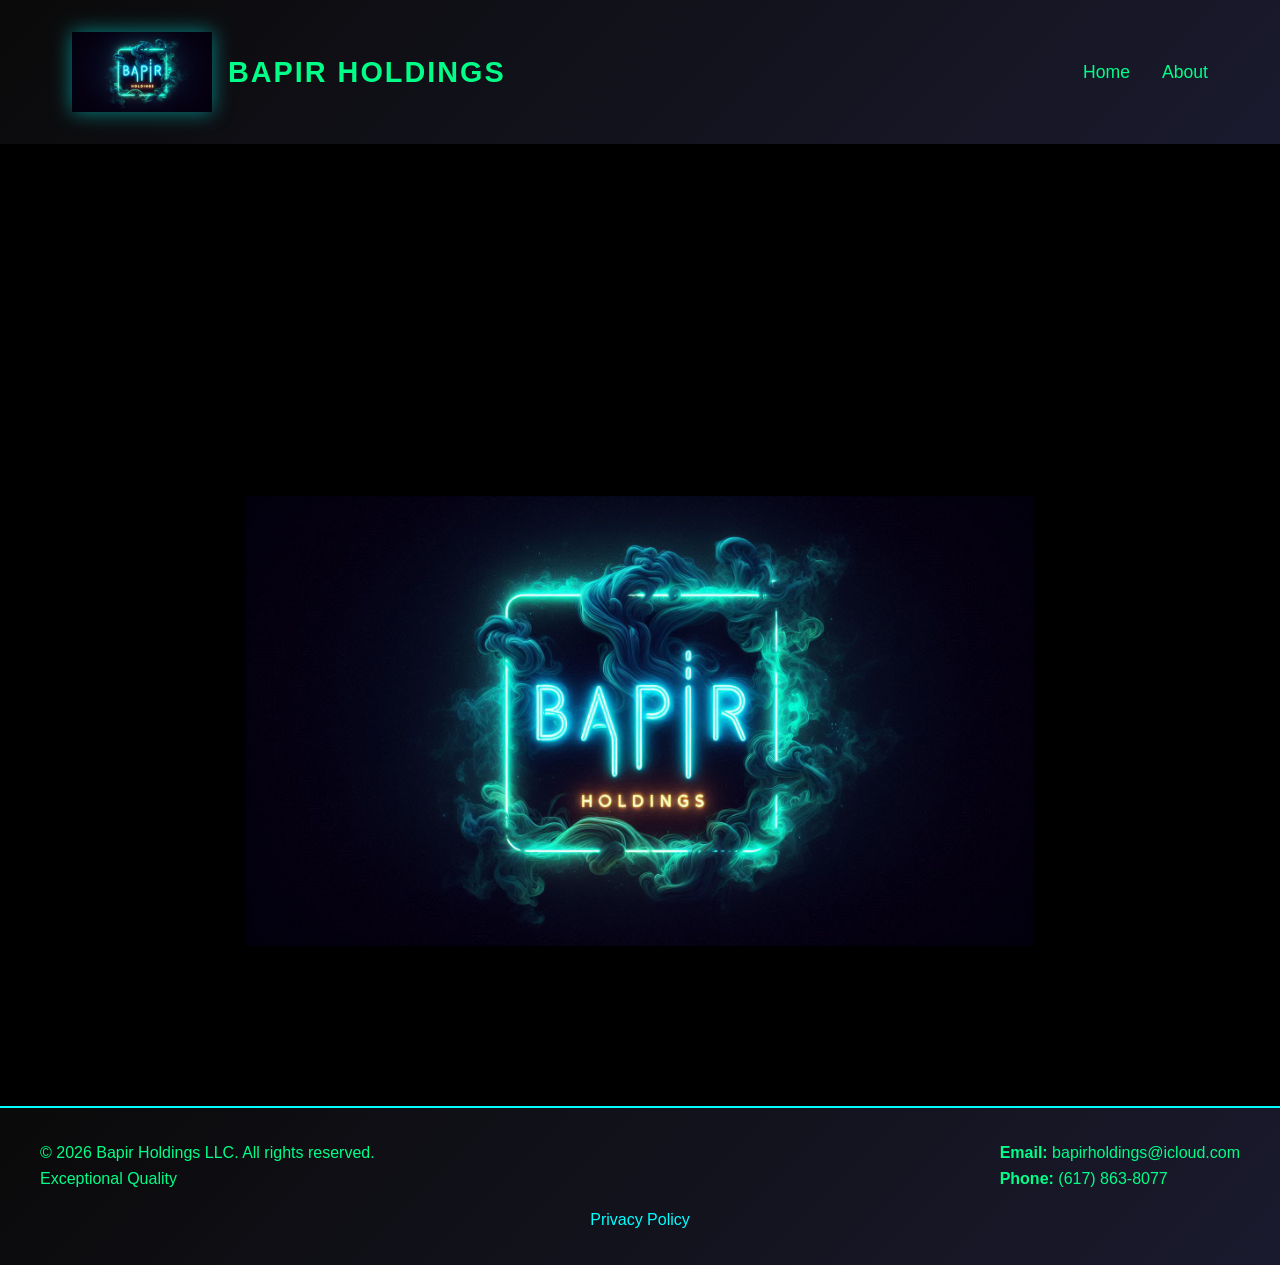
==== index.html @ 8a72479f "index.html" ====
<!DOCTYPE html>
<html lang="en">
<head>
    <meta charset="UTF-8">
    <meta name="viewport" content="width=device-width, initial-scale=1.0">
    <title>Bapir Holdings</title>
    <style>
        * {
            margin: 0;
            padding: 0;
            box-sizing: border-box;
        }

        body {
            font-family: 'Myriad Pro', 'Myriad', 'Arial', sans-serif;
            color: #e0e0e0;
            line-height: 1.6;
            background-color: #000000;
        }

        header {
            background: linear-gradient(135deg, #0a0a0a 0%, #1a1a2e 100%);
            color: #00ff88;
            padding: 2rem 0;
            box-shadow: 0 4px 6px rgba(0,255,136,0.3);
        }

        nav {
            max-width: 1200px;
            margin: 0 auto;
            display: flex;
            justify-content: space-between;
            align-items: center;
            padding: 0 2rem;
            position: relative;
        }

        .logo {
            height: 80px;
            width: auto;
            filter: drop-shadow(0 0 10px rgba(0,255,255,0.5));
        }
        
        .logo-text {
            font-size: 1.8rem;
            font-weight: bold;
            letter-spacing: 2px;
            color: #00ff88;
            margin-left: 1rem;
        }
        
        .logo-container {
            display: flex;
            align-items: center;
            text-decoration: none;
        }
        
        .nav-center {
            display: flex;
            align-items: center;
            gap: 2rem;
        }

        .nav-links {
            display: flex;
            gap: 2rem;
            list-style: none;
        }

        .nav-links a {
            color: #00ff88;
            text-decoration: none;
            font-size: 1.1rem;
            transition: color 0.3s;
        }

        .nav-links a:hover {
            color: #ffff00;
        }

        .hero {
            background: linear-gradient(rgba(0,0,0,0.7), rgba(0,0,0,0.7)), 
                        url('data:image/svg+xml,<svg xmlns="http://www.w3.org/2000/svg" viewBox="0 0 1200 600"><rect fill="%23000000" width="1200" height="600"/></svg>');
            background-size: cover;
            background-position: center;
            color: white;
            text-align: center;
            padding: 8rem 2rem;
        }

        .home-logo-section {
            display: flex;
            justify-content: center;
            align-items: center;
            padding: 6rem 2rem; 
            min-height: calc(100vh - 300px); 
            background-color: #000000; 
        }
        
        .home-logo-section img {
            max-width: 70%; 
            width: auto;
            height: auto;
            max-height: 50vh;
        }

        /* Footer Styles */
        footer {
            background: linear-gradient(135deg, #0a0a0a 0%, #1a1a2e 100%);
            color: #00ff88;
            padding: 2rem;
            margin-top: 4rem;
            border-top: 2px solid #00ffff;
        }
        
        .footer-content {
            max-width: 1200px;
            margin: 0 auto;
            display: flex;
            justify-content: space-between;
            align-items: flex-start;
            flex-wrap: wrap;
            gap: 2rem;
        }
        
        .footer-left p, .footer-right p {
            color: #00ff88;
        }
        
        .footer-center {
            width: 100%;
            text-align: center;
            margin-top: 1rem;
        }

        .privacy-link {
            color: #00ffff;
            text-decoration: none;
            transition: color 0.3s;
            cursor: pointer;
        }

        .privacy-link:hover {
            color: #ffff00;
            text-decoration: underline;
        }

        /* Modal & About Page Styles */
        .modal, .about-page {
            display: none;
            position: fixed;
            z-index: 1000;
            left: 0;
            top: 0;
            width: 100%;
            height: 100%;
            overflow: auto;
            background-color: #0a0a0a;
        }

        .modal-content {
            background: linear-gradient(135deg, #1a1a2e 0%, #0f0f1e 100%);
            margin: 5% auto;
            padding: 2rem;
            border: 2px solid #00ffff;
            border-radius: 10px;
            width: 90%;
            max-width: 900px;
            color: #e0e0e0;
        }

        .about-page-content {
            max-width: 1200px;
            margin: 0 auto;
            padding: 8rem 2rem 4rem 2rem; 
        }

        .about-page h1 {
            color: #00ffff;
            text-shadow: 0 0 20px rgba(0,255,255,0.6);
            font-size: 3rem;
            margin-bottom: 2rem;
            text-align: center;
        }

        .close {
            color: #ffff00;
            float: right;
            font-size: 2rem;
            font-weight: bold;
            cursor: pointer;
        }

        @media (max-width: 768px) {
            nav { flex-direction: column; gap: 1rem; }
            .home-logo-section img { max-width: 90%; }
            .footer-content { flex-direction: column; text-align: center; }
            .about-page h1 { font-size: 2rem; }
        }
    </style>
</head>
<body>
    <header>
        <nav>
            <a href="#home" class="logo-container">
                <img src="images/logo3.jpeg" alt="Bapir Holdings Logo" class="logo">
                <span class="logo-text">BAPIR HOLDINGS</span>
            </a>
            <div class="nav-center">
                <ul class="nav-links">
                    <li><a href="#home">Home</a></li>
                    <li><a href="#" onclick="openAboutPage(); return false;">About</a></li>
                </ul>
            </div>
        </nav>
    </header>

    <section id="home" class="hero"></section>

    <section class="home-logo-section">
        <img src="images/logo3.jpeg" alt="Bapir Holdings Neon Logo">
    </section>

    <footer>
        <div class="footer-content">
            <div class="footer-left">
                <p>&copy; 2026 Bapir Holdings LLC. All rights reserved.</p>
                <p>Exceptional Quality</p>
            </div>
            <div class="footer-right">
                <p><strong>Email:</strong> bapirholdings@icloud.com</p>
                <p><strong>Phone:</strong> (617) 863-8077</p>
            </div>
        </div>
        <div class="footer-center">
            <a href="#" class="privacy-link" onclick="openPrivacyModal(); return false;">Privacy Policy</a>
        </div>
    </footer>

    <div id="aboutPage" class="about-page">
        <header>
            <nav>
                <a href="#home" onclick="closeAboutPage(); return false;" class="logo-container">
                    <img src="images/logo3.jpeg" alt="Bapir Holdings Logo" class="logo">
                    <div class="logo-text">BAPIR HOLDINGS</div>
                </a>
                <ul class="nav-links">
                    <li><a href="#home" onclick="closeAboutPage(); return false;">Home</a></li>
                    <li><a href="#" onclick="return false;">About</a></li>
                </ul>
            </nav>
        </header>
        <div class="about-page-content">
            <h1>About Bapir Holdings</h1>
            <p>Established in Boston, MA in June 2025, Bapir Holdings is a small independent business.</p>
        </div>
    </div>

    <div id="privacyModal" class="modal">
        <div class="modal-content">
            <span class="close" onclick="closePrivacyModal()">&times;</span>
            <h2>Privacy Policy</h2>
            <p>Bapir Holdings LLC is firmly committed to the protection and respect of your privacy. We do not sell, share or rent your information to other parties.</p>
            <h3>Information Collected</h3>
            <p>We collect and store information you provide to us to enhance your experience and facilitate communication.</p>
            <h3>Contact Us</h3>
            <p>Email: bapirholdings@icloud.com<br>Phone: (617) 863-8077</p>
        </div>
    </div>

    <script>
        function openAboutPage() {
            document.getElementById('aboutPage').style.display = 'block';
            document.body.style.overflow = 'hidden';
        }
        
        function closeAboutPage() {
            document.getElementById('aboutPage').style.display = 'none';
            document.body.style.overflow = 'auto';
        }
        
        function openPrivacyModal() {
            document.getElementById('privacyModal').style.display = 'block';
            document.body.style.overflow = 'hidden';
        }
        
        function closePrivacyModal() {
            document.getElementById('privacyModal').style.display = 'none';
            document.body.style.overflow = 'auto';
        }

        window.onclick = function(event) {
            if (event.target == document.getElementById('privacyModal')) {
                closePrivacyModal();
            }
        }
    </script>
</body>
</html>
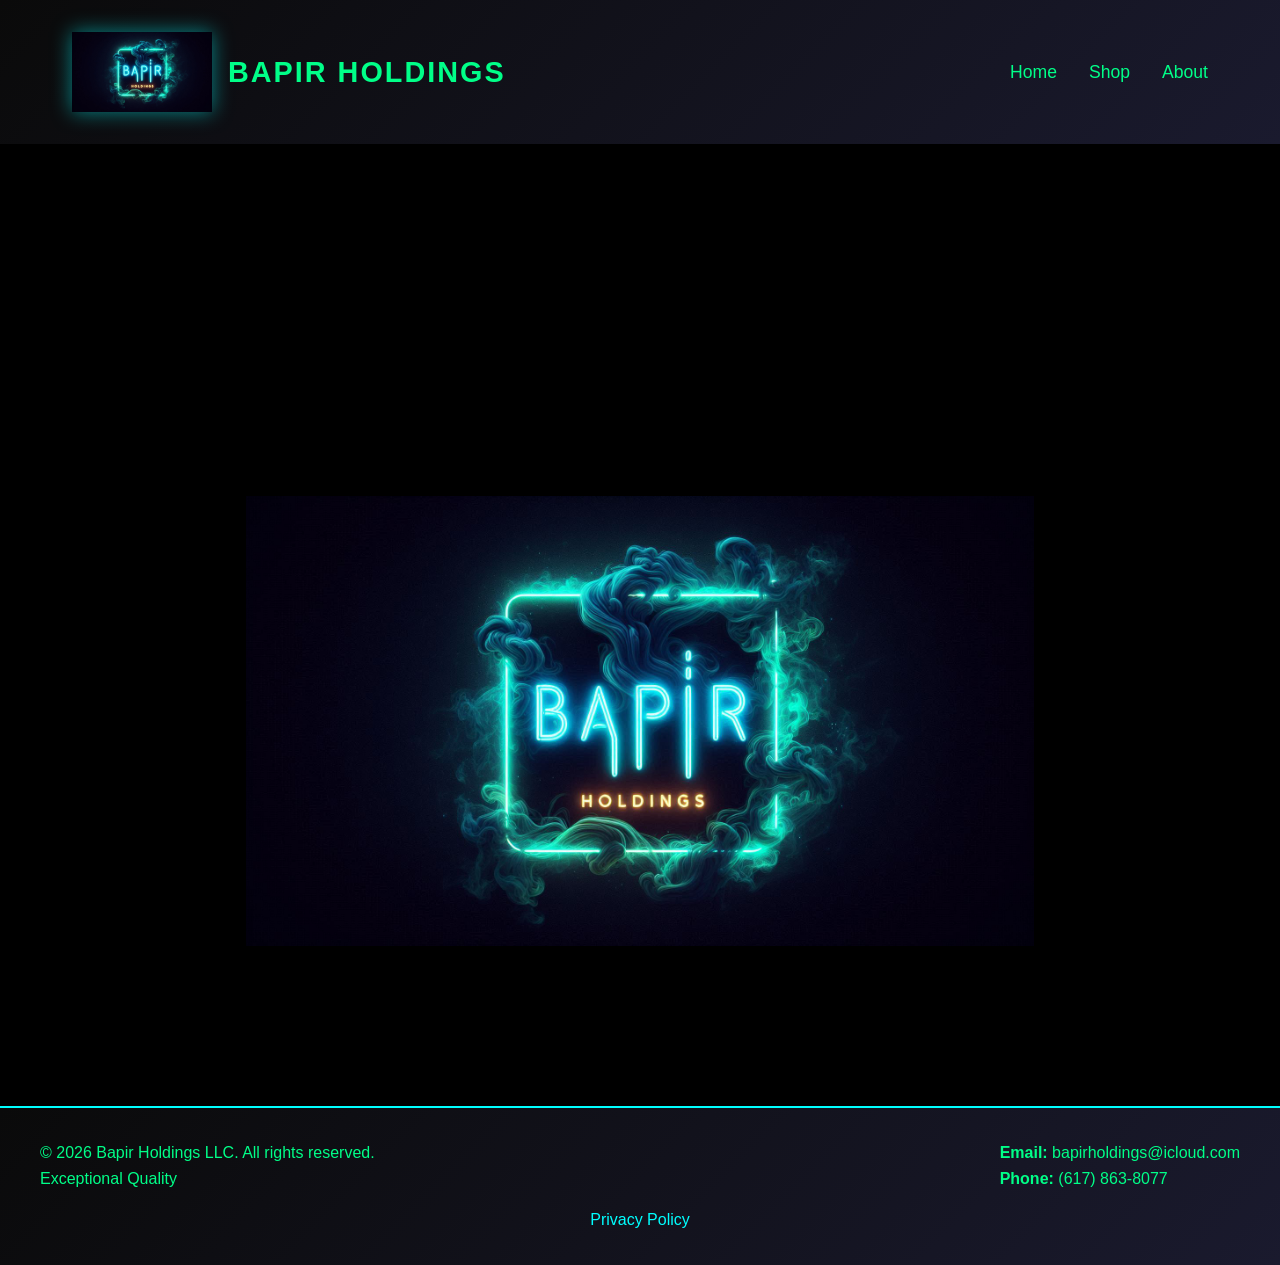
==== commit 1a7a125b: "Add files via upload" ====
--- a/index.html
+++ b/index.html
@@ -4,215 +4,23 @@
     <meta charset="UTF-8">
     <meta name="viewport" content="width=device-width, initial-scale=1.0">
     <title>Bapir Holdings</title>
-    <style>
-        * {
-            margin: 0;
-            padding: 0;
-            box-sizing: border-box;
-        }
-
-        body {
-            font-family: 'Myriad Pro', 'Myriad', 'Arial', sans-serif;
-            color: #e0e0e0;
-            line-height: 1.6;
-            background-color: #000000;
-        }
-
-        header {
-            background: linear-gradient(135deg, #0a0a0a 0%, #1a1a2e 100%);
-            color: #00ff88;
-            padding: 2rem 0;
-            box-shadow: 0 4px 6px rgba(0,255,136,0.3);
-        }
-
-        nav {
-            max-width: 1200px;
-            margin: 0 auto;
-            display: flex;
-            justify-content: space-between;
-            align-items: center;
-            padding: 0 2rem;
-            position: relative;
-        }
-
-        .logo {
-            height: 80px;
-            width: auto;
-            filter: drop-shadow(0 0 10px rgba(0,255,255,0.5));
-        }
-        
-        .logo-text {
-            font-size: 1.8rem;
-            font-weight: bold;
-            letter-spacing: 2px;
-            color: #00ff88;
-            margin-left: 1rem;
-        }
-        
-        .logo-container {
-            display: flex;
-            align-items: center;
-            text-decoration: none;
-        }
-        
-        .nav-center {
-            display: flex;
-            align-items: center;
-            gap: 2rem;
-        }
-
-        .nav-links {
-            display: flex;
-            gap: 2rem;
-            list-style: none;
-        }
-
-        .nav-links a {
-            color: #00ff88;
-            text-decoration: none;
-            font-size: 1.1rem;
-            transition: color 0.3s;
-        }
-
-        .nav-links a:hover {
-            color: #ffff00;
-        }
-
-        .hero {
-            background: linear-gradient(rgba(0,0,0,0.7), rgba(0,0,0,0.7)), 
-                        url('data:image/svg+xml,<svg xmlns="http://www.w3.org/2000/svg" viewBox="0 0 1200 600"><rect fill="%23000000" width="1200" height="600"/></svg>');
-            background-size: cover;
-            background-position: center;
-            color: white;
-            text-align: center;
-            padding: 8rem 2rem;
-        }
-
-        .home-logo-section {
-            display: flex;
-            justify-content: center;
-            align-items: center;
-            padding: 6rem 2rem; 
-            min-height: calc(100vh - 300px); 
-            background-color: #000000; 
-        }
-        
-        .home-logo-section img {
-            max-width: 70%; 
-            width: auto;
-            height: auto;
-            max-height: 50vh;
-        }
-
-        /* Footer Styles */
-        footer {
-            background: linear-gradient(135deg, #0a0a0a 0%, #1a1a2e 100%);
-            color: #00ff88;
-            padding: 2rem;
-            margin-top: 4rem;
-            border-top: 2px solid #00ffff;
-        }
-        
-        .footer-content {
-            max-width: 1200px;
-            margin: 0 auto;
-            display: flex;
-            justify-content: space-between;
-            align-items: flex-start;
-            flex-wrap: wrap;
-            gap: 2rem;
-        }
-        
-        .footer-left p, .footer-right p {
-            color: #00ff88;
-        }
-        
-        .footer-center {
-            width: 100%;
-            text-align: center;
-            margin-top: 1rem;
-        }
-
-        .privacy-link {
-            color: #00ffff;
-            text-decoration: none;
-            transition: color 0.3s;
-            cursor: pointer;
-        }
-
-        .privacy-link:hover {
-            color: #ffff00;
-            text-decoration: underline;
-        }
-
-        /* Modal & About Page Styles */
-        .modal, .about-page {
-            display: none;
-            position: fixed;
-            z-index: 1000;
-            left: 0;
-            top: 0;
-            width: 100%;
-            height: 100%;
-            overflow: auto;
-            background-color: #0a0a0a;
-        }
-
-        .modal-content {
-            background: linear-gradient(135deg, #1a1a2e 0%, #0f0f1e 100%);
-            margin: 5% auto;
-            padding: 2rem;
-            border: 2px solid #00ffff;
-            border-radius: 10px;
-            width: 90%;
-            max-width: 900px;
-            color: #e0e0e0;
-        }
-
-        .about-page-content {
-            max-width: 1200px;
-            margin: 0 auto;
-            padding: 8rem 2rem 4rem 2rem; 
-        }
-
-        .about-page h1 {
-            color: #00ffff;
-            text-shadow: 0 0 20px rgba(0,255,255,0.6);
-            font-size: 3rem;
-            margin-bottom: 2rem;
-            text-align: center;
-        }
-
-        .close {
-            color: #ffff00;
-            float: right;
-            font-size: 2rem;
-            font-weight: bold;
-            cursor: pointer;
-        }
-
-        @media (max-width: 768px) {
-            nav { flex-direction: column; gap: 1rem; }
-            .home-logo-section img { max-width: 90%; }
-            .footer-content { flex-direction: column; text-align: center; }
-            .about-page h1 { font-size: 2rem; }
-        }
-    </style>
+    <link rel="stylesheet" href="styles.css">
 </head>
 <body>
     <header>
-        <nav>
-            <a href="#home" class="logo-container">
-                <img src="images/logo3.jpeg" alt="Bapir Holdings Logo" class="logo">
-                <span class="logo-text">BAPIR HOLDINGS</span>
-            </a>
-            <div class="nav-center">
-                <ul class="nav-links">
-                    <li><a href="#home">Home</a></li>
-                    <li><a href="#" onclick="openAboutPage(); return false;">About</a></li>
-                </ul>
-            </div>
-        </nav>
+       <nav>
+    <a href="index.html" class="logo-container">
+        <img src="images/logo3.jpeg" alt="Bapir Holdings Logo" class="logo">
+        <span class="logo-text">BAPIR HOLDINGS</span>
+    </a>
+    <div class="nav-center">
+        <ul class="nav-links">
+            <li><a href="index.html">Home</a></li>
+            <li><a href="shop.html">Shop</a></li> 
+            <li><a href="about.html">About</a></li>
+        </ul>
+    </div>
+</nav>
     </header>
 
     <section id="home" class="hero"></section>
@@ -237,63 +45,38 @@
         </div>
     </footer>
 
-    <div id="aboutPage" class="about-page">
-        <header>
-            <nav>
-                <a href="#home" onclick="closeAboutPage(); return false;" class="logo-container">
-                    <img src="images/logo3.jpeg" alt="Bapir Holdings Logo" class="logo">
-                    <div class="logo-text">BAPIR HOLDINGS</div>
-                </a>
-                <ul class="nav-links">
-                    <li><a href="#home" onclick="closeAboutPage(); return false;">Home</a></li>
-                    <li><a href="#" onclick="return false;">About</a></li>
-                </ul>
-            </nav>
-        </header>
-        <div class="about-page-content">
-            <h1>About Bapir Holdings</h1>
-            <p>Established in Boston, MA in June 2025, Bapir Holdings is a small independent business.</p>
-        </div>
-    </div>
-
     <div id="privacyModal" class="modal">
         <div class="modal-content">
             <span class="close" onclick="closePrivacyModal()">&times;</span>
             <h2>Privacy Policy</h2>
-            <p>Bapir Holdings LLC is firmly committed to the protection and respect of your privacy. We do not sell, share or rent your information to other parties.</p>
+            <p>Bapir Holdings LLC is firmly committed to the protection and respect of your privacy. Following, we will outline our policy regarding the collection and use of information obtained from our customers, visitors and guests. If you have any questions or concerns regarding our privacy policies, or if you would like to unsubscribe from receiving any communications from Bapir Holdings LLC, please contact us at bapirholdings@icloud.com.</p>
+            <p>Maintaining your privacy is a crucial priority at Bapir Holdings LLC. We do not sell, share or rent your information to other parties in any manner other than expressly disclosed in this statement. Please review our Privacy Policy for a clear understanding of the measures we employ to protect you and guard the information you provide to us.</p>
             <h3>Information Collected</h3>
-            <p>We collect and store information you provide to us to enhance your experience and facilitate communication.</p>
+            <p>We collect and store the information you enter on our website, as well as any information you provide to us in any other way. You may choose not to provide certain information, but as a result you may be prohibited from accessing specific attributes of online shopping.</p>
+            <h3>Why We Request Your Information</h3>
+            <p>Bapir Holdings LLC collects information about customers for the purpose of enhancing site navigation, expediting order placement and providing an overall exceptional online shopping experience. Complete satisfaction and superior customer service from your initial order placement to the product reaching your doorstep are fundamental priorities at Bapir Holdings LLC.</p>
+            <h3>How We Request Your Information</h3>
+            <p>We prompt you to supply your contact, billing and shipping information as you create an account during the order process. This information is required to complete a purchase and is used to contact you regarding your order. Correct billing, shipping and contact information, such as email and phone number, are necessary for Bapir Holdings LLC to process your order. Transfer of this information is secure and cannot be received or accessed by others.</p>
+            <h3>How We Use Information We Request</h3>
+            <p>Third parties are utilized to perform services in conjunction with Bapir Holdings LLC operations. Payment processing and authorization, fraud protection, age verification, order fulfillment and shipping, website evaluation, data analysis, as well as the distribution of marketing materials are all examples of third party services used by Bapir Holdings LLC. Personal information provided to third parties by Bapir Holdings LLC is authorized for use only in conjunction with the services third parties perform.</p>
+            <h3>California Privacy Act Disclosure</h3>
+            <p>The California Consumer Privacy Act of 2018 (CCPA) provides consumers who are California residents with explicit rights regarding their personal information.</p>
+            <p><strong>Bapir Holdings LLC does not sell your personal information.</strong></p>
+            <p>You have the right to request deletion of the personal information collected or maintained by Bapir Holdings LLC. Deletion of personal information may affect our ability to manage your account. You have the right to request that Bapir Holdings LLC disclose what personal information we collect, use, and disclose.</p>
+            <h3>Cookies</h3>
+            <p>Our website is committed to a privacy-first experience and does not use cookies of any kind. We do not use tracking, advertising, or preference-based cookies to monitor your behavior or store data on your device. This site is designed to function fully without these technologies, ensuring that your browsing session remains private and that no tracking data is shared with third parties. If this approach ever changes, we will update this statement immediately to ensure total transparency.</p>
+            <h3>Security</h3>
+            <p>The protection of your privacy and personal information is a major priority at Bapir Holdings LLC. We utilize industry-standard systems and procedures to safeguard against unauthorized access to information collected online and to ensure that it is used appropriately.</p>
+            <p>We use Secure Sockets Layer (SSL) software, which encrypts information you provide during transmission. All of your information, including credit card numbers, is encrypted so that it cannot be read during its exchange over the internet. In addition, we recommend protecting unauthorized access to your password and to your computer.</p>
+            <h3>Changes to Our Privacy Policy</h3>
+            <p>You will be notified via email in the event that our Privacy Policy is modified in a manner that will affect your personally identifiable information.</p>
             <h3>Contact Us</h3>
-            <p>Email: bapirholdings@icloud.com<br>Phone: (617) 863-8077</p>
-        </div>
+            <p>If you have any questions about this Privacy Policy, please contact us at:</p>
+            <p><strong>Email:</strong> bapirholdings@icloud.com<br>
+            <strong>Phone:</strong> (617) 863-8077</p>
+            </div>
     </div>
 
-    <script>
-        function openAboutPage() {
-            document.getElementById('aboutPage').style.display = 'block';
-            document.body.style.overflow = 'hidden';
-        }
-        
-        function closeAboutPage() {
-            document.getElementById('aboutPage').style.display = 'none';
-            document.body.style.overflow = 'auto';
-        }
-        
-        function openPrivacyModal() {
-            document.getElementById('privacyModal').style.display = 'block';
-            document.body.style.overflow = 'hidden';
-        }
-        
-        function closePrivacyModal() {
-            document.getElementById('privacyModal').style.display = 'none';
-            document.body.style.overflow = 'auto';
-        }
-
-        window.onclick = function(event) {
-            if (event.target == document.getElementById('privacyModal')) {
-                closePrivacyModal();
-            }
-        }
-    </script>
+    <script src="script.js"></script>
 </body>
-</html>
+</html>
--- a/styles.css
+++ b/styles.css
@@ -0,0 +1,357 @@
+* {
+    margin: 0;
+    padding: 0;
+    box-sizing: border-box;
+}
+
+body {
+    font-family: 'Myriad Pro', 'Myriad', 'Arial', sans-serif;
+    color: #e0e0e0;
+    line-height: 1.6;
+    background-color: #000000;
+}
+
+header {
+    background: linear-gradient(135deg, #0a0a0a 0%, #1a1a2e 100%);
+    color: #00ff88;
+    padding: 2rem 0;
+    box-shadow: 0 4px 6px rgba(0,255,136,0.3);
+}
+
+nav {
+    max-width: 1200px;
+    margin: 0 auto;
+    display: flex;
+    justify-content: space-between;
+    align-items: center;
+    padding: 0 2rem;
+    position: relative;
+}
+
+.logo {
+    height: 80px;
+    width: auto;
+    filter: drop-shadow(0 0 10px rgba(0,255,255,0.5));
+}
+
+.logo-text {
+    font-size: 1.8rem;
+    font-weight: bold;
+    letter-spacing: 2px;
+    color: #00ff88;
+    margin-left: 1rem;
+}
+
+.logo-container {
+    display: flex;
+    align-items: center;
+    text-decoration: none;
+}
+
+.nav-center {
+    display: flex;
+    align-items: center;
+    gap: 2rem;
+}
+
+.nav-links {
+    display: flex;
+    gap: 2rem;
+    list-style: none;
+}
+
+.nav-links a {
+    color: #00ff88;
+    text-decoration: none;
+    font-size: 1.1rem;
+    transition: color 0.3s;
+}
+
+.nav-links a:hover {
+    color: #ffff00;
+}
+
+.hero {
+    background: linear-gradient(rgba(0,0,0,0.7), rgba(0,0,0,0.7)), 
+                url('data:image/svg+xml,<svg xmlns="http://www.w3.org/2000/svg" viewBox="0 0 1200 600"><rect fill="%23000000" width="1200" height="600"/></svg>');
+    background-size: cover;
+    background-position: center;
+    color: white;
+    text-align: center;
+    padding: 8rem 2rem;
+}
+
+.home-logo-section {
+    display: flex;
+    justify-content: center;
+    align-items: center;
+    padding: 6rem 2rem; 
+    min-height: calc(100vh - 300px); 
+    background-color: #000000; 
+}
+
+.home-logo-section img {
+    max-width: 70%; 
+    width: auto;
+    height: auto;
+    max-height: 50vh;
+}
+
+/* Footer Styles */
+footer {
+    background: linear-gradient(135deg, #0a0a0a 0%, #1a1a2e 100%);
+    color: #00ff88;
+    padding: 2rem;
+    margin-top: 4rem;
+    border-top: 2px solid #00ffff;
+}
+
+.footer-content {
+    max-width: 1200px;
+    margin: 0 auto;
+    display: flex;
+    justify-content: space-between;
+    align-items: flex-start;
+    flex-wrap: wrap;
+    gap: 2rem;
+}
+
+.footer-left p, .footer-right p {
+    color: #00ff88;
+}
+
+.footer-center {
+    width: 100%;
+    text-align: center;
+    margin-top: 1rem;
+}
+
+.privacy-link {
+    color: #00ffff;
+    text-decoration: none;
+    transition: color 0.3s;
+    cursor: pointer;
+}
+
+.privacy-link:hover {
+    color: #ffff00;
+    text-decoration: underline;
+}
+
+/* Modal Styles */
+.modal {
+    display: none;
+    position: fixed;
+    z-index: 1000;
+    left: 0;
+    top: 0;
+    width: 100%;
+    height: 100%;
+    overflow: auto;
+    background-color: rgba(10, 10, 10, 0.9);
+}
+
+.modal-content {
+    background: linear-gradient(135deg, #1a1a2e 0%, #0f0f1e 100%);
+    margin: 5% auto;
+    padding: 2rem;
+    border: 2px solid #00ffff;
+    border-radius: 10px;
+    width: 90%;
+    max-width: 900px;
+    color: #e0e0e0;
+}
+
+/* About Page Specific Styles */
+.about-page-content {
+    max-width: 1200px;
+    margin: 0 auto;
+    padding: 8rem 2rem 4rem 2rem; 
+    min-height: 60vh;
+}
+
+.about-page-content h1 {
+    color: #00ffff;
+    text-shadow: 0 0 20px rgba(0,255,255,0.6);
+    font-size: 3rem;
+    margin-bottom: 2rem;
+    text-align: center;
+}
+
+.close {
+    color: #ffff00;
+    float: right;
+    font-size: 2rem;
+    font-weight: bold;
+    cursor: pointer;
+}
+
+/* Mobile Optimization via CSS Media Queries */
+@media (max-width: 768px) {
+    nav { flex-direction: column; gap: 1rem; }
+    .home-logo-section img { max-width: 90%; }
+    .footer-content { flex-direction: column; text-align: center; }
+    .about-page-content h1 { font-size: 2rem; }
+}
+
+/* --- Shop Page Styles --- */
+.shop-container {
+    max-width: 1200px;
+    margin: 0 auto;
+    padding: 4rem 2rem;
+    min-height: 70vh;
+}
+
+.shop-container h1 {
+    color: #00ffff;
+    text-shadow: 0 0 20px rgba(0,255,255,0.6);
+    font-size: 2.5rem;
+    margin-bottom: 3rem;
+    text-align: center;
+}
+
+.product-grid {
+    display: grid;
+    grid-template-columns: repeat(auto-fit, minmax(300px, 1fr));
+    gap: 2rem;
+}
+
+.product-card {
+    background: linear-gradient(135deg, #1a1a2e 0%, #0f0f1e 100%);
+    border: 1px solid #00ff88;
+    border-radius: 8px;
+    overflow: hidden;
+    transition: transform 0.3s ease, box-shadow 0.3s ease;
+}
+
+.product-card:hover {
+    transform: translateY(-5px);
+    box-shadow: 0 10px 20px rgba(0, 255, 136, 0.2);
+}
+
+.product-image-placeholder {
+    height: 250px;
+    background-color: #000;
+    display: flex;
+    justify-content: center;
+    align-items: center;
+    color: #555;
+    border-bottom: 1px solid #333;
+}
+
+.product-info {
+    padding: 1.5rem;
+    text-align: center;
+}
+
+.product-info h3 {
+    color: #e0e0e0;
+    margin-bottom: 0.5rem;
+}
+
+.price {
+    font-size: 1.2rem;
+    color: #00ffff;
+    margin-bottom: 1rem;
+    font-weight: bold;
+}
+
+.original-price {
+    text-decoration: line-through;
+    color: #777;
+    font-size: 1rem;
+    margin-left: 0.5rem;
+}
+
+.sale-price {
+    color: #ffff00; /* Yellow to highlight the sale */
+}
+
+.btn-add-cart {
+    background-color: transparent;
+    color: #00ff88;
+    border: 2px solid #00ff88;
+    padding: 0.5rem 1.5rem;
+    border-radius: 20px;
+    font-size: 1rem;
+    cursor: pointer;
+    transition: all 0.3s ease;
+    width: 100%;
+}
+
+.btn-add-cart:hover {
+    background-color: #00ff88;
+    color: #000;
+}
+
+.btn-checkout {
+    display: block;
+    background: #00ff88;
+    color: #000;
+    text-align: center;
+    text-decoration: none;
+    padding: 0.8rem;
+    border-radius: 5px;
+    font-weight: bold;
+    text-transform: uppercase;
+    letter-spacing: 1px;
+    transition: all 0.3s ease;
+    margin-top: 1rem;
+    border: 1px solid #00ff88;
+}
+
+.btn-checkout:hover {
+    background: transparent;
+    color: #00ff88;
+    box-shadow: 0 0 15px rgba(0, 255, 136, 0.4);
+}
+
+.product-image {
+    width: 100%;
+    height: 250px;
+    object-fit: cover;
+    border-bottom: 1px solid #1a1a2e;
+}
+
+.sale-item {
+    position: relative;
+    border-color: #ffff00 !important; /* Yellow border for sales */
+}
+
+.sale-badge {
+    position: absolute;
+    top: 10px;
+    right: 10px;
+    background: #ffff00;
+    color: #000;
+    padding: 5px 15px;
+    font-weight: bold;
+    border-radius: 3px;
+    z-index: 10;
+}
+
+.product-image {
+    width: 100%;
+    height: 300px;
+    object-fit: cover;
+    display: block;
+}
+
+/* Specific button styling for Chase Links */
+.btn-checkout {
+    display: block;
+    background-color: #00ff88;
+    color: #000;
+    text-align: center;
+    padding: 12px;
+    text-decoration: none;
+    font-weight: bold;
+    border-radius: 4px;
+    margin-top: 15px;
+    transition: 0.3s;
+}
+
+.btn-checkout:hover {
+    background-color: #00ffff;
+    transform: scale(1.02);
+}
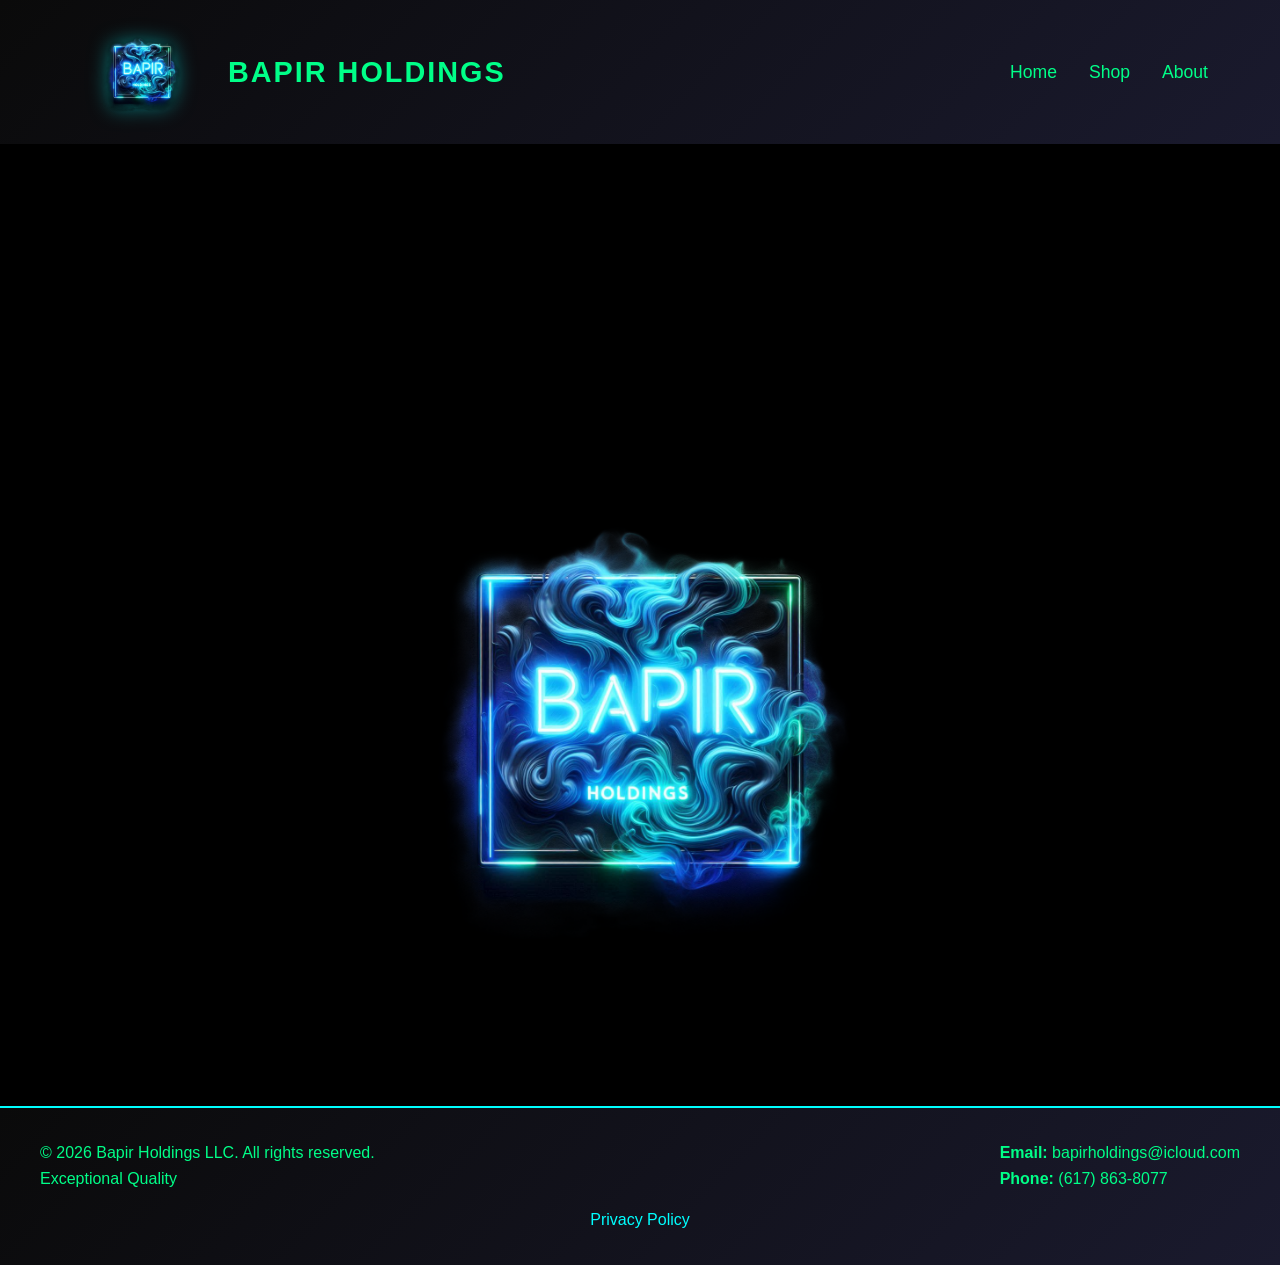
==== commit acf01c9f: "index.html" ====
--- a/index.html
+++ b/index.html
@@ -10,7 +10,7 @@
     <header>
        <nav>
     <a href="index.html" class="logo-container">
-        <img src="images/logo3.jpeg" alt="Bapir Holdings Logo" class="logo">
+        <img src="images/logo5.png" alt="Bapir Holdings Logo" class="logo">
         <span class="logo-text">BAPIR HOLDINGS</span>
     </a>
     <div class="nav-center">
@@ -26,7 +26,7 @@
     <section id="home" class="hero"></section>
 
     <section class="home-logo-section">
-        <img src="images/logo3.jpeg" alt="Bapir Holdings Neon Logo">
+        <img src="images/logo5.png" alt="Bapir Holdings Neon Logo">
     </section>
 
     <footer>
@@ -79,4 +79,4 @@
 
     <script src="script.js"></script>
 </body>
-</html>+</html>
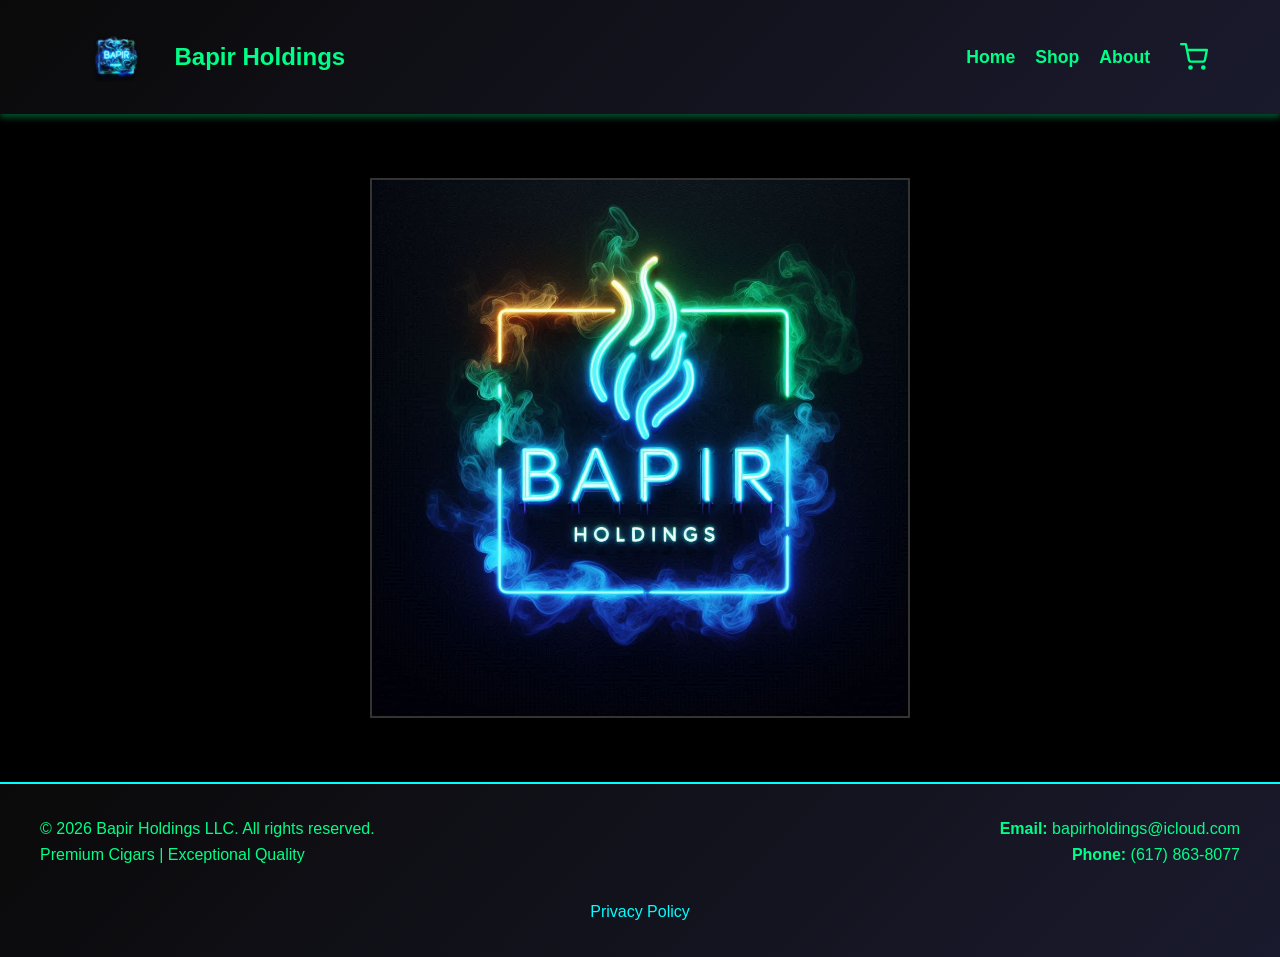
==== commit 71b11c5e: "Add files via upload" ====
--- a/index.html
+++ b/index.html
@@ -4,36 +4,59 @@
     <meta charset="UTF-8">
     <meta name="viewport" content="width=device-width, initial-scale=1.0">
     <title>Bapir Holdings</title>
-    <link rel="stylesheet" href="styles.css">
+    <link rel="stylesheet" href="style.css">
 </head>
 <body>
+
     <header>
-       <nav>
-    <a href="index.html" class="logo-container">
-        <img src="images/logo5.png" alt="Bapir Holdings Logo" class="logo">
-        <span class="logo-text">BAPIR HOLDINGS</span>
-    </a>
-    <div class="nav-center">
-        <ul class="nav-links">
-            <li><a href="index.html">Home</a></li>
-            <li><a href="shop.html">Shop</a></li> 
-            <li><a href="about.html">About</a></li>
-        </ul>
-    </div>
-</nav>
+        <nav style="display: flex; justify-content: space-between; align-items: center; max-width: 1200px; margin: 0 auto; padding: 0 2rem;">
+            
+            <div class="logo">
+                <a href="index.html" style="display: flex; align-items: center; text-decoration: none;">
+                    <img src="logos-and-images/logo5.png" alt="Bapir Holdings Logo" style="height: 50px; width: auto; margin-right: 15px;">
+                    <span style="color: #00ff88; font-size: 1.5rem; font-weight: bold; white-space: nowrap;">Bapir Holdings</span>
+                </a>
+            </div>
+
+            <ul class="nav-links" style="display: flex; align-items: center; list-style: none; gap: 20px;">
+                <li><a href="index.html" style="text-decoration: none; color: #00ff88; font-weight: bold; transition: color 0.3s;">Home</a></li>
+                <li><a href="shop.html" style="text-decoration: none; color: #00ff88; font-weight: bold; transition: color 0.3s;">Shop</a></li>
+                <li><a href="about.html" style="text-decoration: none; color: #00ff88; font-weight: bold; transition: color 0.3s;">About</a></li>
+                
+                <li class="cart-container" style="position: relative; margin-left: 10px;">
+                    <a href="checkout.html" style="display: flex; align-items: center; text-decoration: none;">
+                        <svg width="28" height="28" viewBox="0 0 24 24" fill="none" stroke="#00ff88" stroke-width="2" stroke-linecap="round" stroke-linejoin="round">
+                            <circle cx="9" cy="21" r="1"></circle>
+                            <circle cx="20" cy="21" r="1"></circle>
+                            <path d="M1 1h4l2.68 13.39a2 2 0 0 0 2 1.61h9.72a2 2 0 0 0 2-1.61L23 6H6"></path>
+                        </svg>
+                        <span id="cart-count" class="cart-count" style="position: absolute; top: -8px; right: -12px; background: #ff4444; color: white; border-radius: 50%; padding: 2px 6px; font-size: 0.75rem; font-weight: bold; display: none; align-items: center; justify-content: center;">0</span>
+                    </a>
+                </li>
+            </ul>
+
+            <div class="burger" style="display: none; cursor: pointer;">
+                <div class="line1" style="width: 25px; height: 3px; background-color: #00ff88; margin: 5px; transition: all 0.3s ease;"></div>
+                <div class="line2" style="width: 25px; height: 3px; background-color: #00ff88; margin: 5px; transition: all 0.3s ease;"></div>
+                <div class="line3" style="width: 25px; height: 3px; background-color: #00ff88; margin: 5px; transition: all 0.3s ease;"></div>
+            </div>
+
+        </nav>
     </header>
 
-    <section id="home" class="hero"></section>
-
-    <section class="home-logo-section">
-        <img src="images/logo5.png" alt="Bapir Holdings Neon Logo">
+    <section class="hero">
+        <img src="logos-and-images/logo1.jpeg" alt="Main Logo" class="hero-img">
     </section>
 
-    <footer>
+    <script src="script.js"></script>
+</body>
+</html>
+
+<footer>
         <div class="footer-content">
             <div class="footer-left">
                 <p>&copy; 2026 Bapir Holdings LLC. All rights reserved.</p>
-                <p>Exceptional Quality</p>
+                <p>Premium Cigars | Exceptional Quality</p>
             </div>
             <div class="footer-right">
                 <p><strong>Email:</strong> bapirholdings@icloud.com</p>
@@ -41,15 +64,15 @@
             </div>
         </div>
         <div class="footer-center">
-            <a href="#" class="privacy-link" onclick="openPrivacyModal(); return false;">Privacy Policy</a>
+            <a href="#" class="privacy-link" onclick="openPrivacyModal(); return true;">Privacy Policy</a>
         </div>
     </footer>
 
     <div id="privacyModal" class="modal">
         <div class="modal-content">
-            <span class="close" onclick="closePrivacyModal()">&times;</span>
-            <h2>Privacy Policy</h2>
-            <p>Bapir Holdings LLC is firmly committed to the protection and respect of your privacy. Following, we will outline our policy regarding the collection and use of information obtained from our customers, visitors and guests. If you have any questions or concerns regarding our privacy policies, or if you would like to unsubscribe from receiving any communications from Bapir Holdings LLC, please contact us at bapirholdings@icloud.com.</p>
+            <span class="close-button" onclick="closePrivacyModal()">&times;</span>
+            <h2 style="color: #00ff88; margin-bottom: 1rem;">Privacy Policy</h2>
+             <p>Bapir Holdings LLC is firmly committed to the protection and respect of your privacy. Following, we will outline our policy regarding the collection and use of information obtained from our customers, visitors and guests. If you have any questions or concerns regarding our privacy policies, or if you would like to unsubscribe from receiving any communications from Bapir Holdings LLC, please contact us at bapirholdings@icloud.com.</p>
             <p>Maintaining your privacy is a crucial priority at Bapir Holdings LLC. We do not sell, share or rent your information to other parties in any manner other than expressly disclosed in this statement. Please review our Privacy Policy for a clear understanding of the measures we employ to protect you and guard the information you provide to us.</p>
             <h3>Information Collected</h3>
             <p>We collect and store the information you enter on our website, as well as any information you provide to us in any other way. You may choose not to provide certain information, but as a result you may be prohibited from accessing specific attributes of online shopping.</p>
@@ -74,9 +97,9 @@
             <p>If you have any questions about this Privacy Policy, please contact us at:</p>
             <p><strong>Email:</strong> bapirholdings@icloud.com<br>
             <strong>Phone:</strong> (617) 863-8077</p>
-            </div>
+        </div>
     </div>
 
     <script src="script.js"></script>
 </body>
-</html>
+</html>
--- a/style.css
+++ b/style.css
@@ -0,0 +1,310 @@
+/* --- Base Styles & Layout Fixes --- */
+* {
+    margin: 0;
+    padding: 0;
+    box-sizing: border-box;
+}
+
+html, body {
+    height: 100%;
+}
+
+body {
+    display: flex;
+    flex-direction: column;
+    min-height: 100vh;
+    font-family: 'Myriad Pro', 'Myriad', 'Arial', sans-serif;
+    color: #e0e0e0;
+    line-height: 1.6;
+    background-color: #000000; 
+}
+
+/* These ensure the footer is always pushed to the bottom */
+main, .hero, .about-page-main {
+    flex: 1; 
+}
+
+/* --- Navigation --- */
+header {
+    background: linear-gradient(135deg, #0a0a0a 0%, #1a1a2e 100%);
+    color: #00ff88;
+    padding: 2rem 0;
+    box-shadow: 0 4px 6px rgba(0,255,136,0.3);
+    position: sticky;
+    top: 0;
+    z-index: 1000;
+}
+
+nav {
+    max-width: 1200px;
+    margin: 0 auto;
+    display: flex;
+    justify-content: space-between;
+    align-items: center;
+    padding: 0 2rem;
+    position: relative;
+}
+
+.nav-links {
+    display: flex;
+    gap: 2rem;
+    list-style: none;
+}
+
+.nav-links a {
+    color: #00ff88;
+    text-decoration: none;
+    font-size: 1.1rem;
+    transition: color 0.3s;
+}
+
+.nav-links a:hover {
+    color: #ffff00;
+}
+
+/* --- Mobile Menu (Burger) --- */
+.burger {
+    display: none;
+    cursor: pointer;
+}
+
+.burger div {
+    width: 25px;
+    height: 3px;
+    background-color: #00ff88;
+    margin: 5px;
+    transition: all 0.3s ease;
+}
+
+@media (max-width: 768px) {
+    .burger { display: block !important; z-index: 5; }
+    
+    .nav-links {
+        position: fixed;
+        right: 0px;
+        height: 92vh;
+        top: 8vh;
+        background-color: #0a0a0a;
+        display: flex;
+        flex-direction: column;
+        align-items: center;
+        width: 100%;
+        transform: translateX(100%);
+        transition: transform 0.5s ease-in;
+        border-left: 2px solid #00ff88;
+        padding-top: 50px;
+        z-index: 4;
+    }
+
+    .nav-links li { opacity: 0; margin: 20px 0; }
+    .nav-active { transform: translateX(0%); }
+    .nav-active li { opacity: 1; transition: opacity 0.5s ease 0.2s; }
+    
+    .toggle .line1 { transform: rotate(-45deg) translate(-5px, 6px); }
+    .toggle .line2 { opacity: 0; }
+    .toggle .line3 { transform: rotate(45deg) translate(-5px, -6px); }
+}
+
+/* --- Homepage / Hero Section --- */
+.hero {
+    display: flex;
+    justify-content: center;
+    align-items: center;
+    padding: 4rem 2rem;
+    background-color: #000;
+}
+
+.hero-img {
+    max-width: 90%;
+    max-height: 60vh;
+    object-fit: contain;
+    border: 2px solid #333; /* Optional: gives the warning label a nice frame */
+}
+
+/* --- About Page Section --- */
+.about-page-content {
+    max-width: 900px;
+    margin: 0 auto;
+    padding: 4rem 2rem;
+    text-align: center;
+}
+
+.about-page-content h1 {
+    color: #00ff88;
+    margin-bottom: 2rem;
+    font-size: 2.5rem;
+}
+
+.about-page-content p {
+    font-size: 1.1rem;
+    margin-bottom: 1.5rem;
+    line-height: 1.8;
+    color: #e0e0e0;
+}
+
+/* --- Quantity Selectors (Walmart Style) --- */
+.quantity-selector {
+    display: flex;
+    align-items: center;
+    justify-content: center;
+    background: #1a1a1a;
+    border: 1px solid #00ff88;
+    border-radius: 25px;
+    padding: 5px;
+    margin: 10px auto;
+    width: fit-content;
+}
+
+.quantity-selector button {
+    background: transparent;
+    border: none;
+    color: #00ff88;
+    font-size: 1.2rem;
+    width: 35px;
+    height: 35px;
+    cursor: pointer;
+    transition: background 0.2s;
+    border-radius: 50%;
+}
+
+.quantity-selector button:hover { background: rgba(0, 255, 136, 0.1); }
+
+.quantity-selector input, .quantity-selector span {
+    width: 40px;
+    text-align: center;
+    background: transparent;
+    border: none;
+    color: white;
+    font-weight: bold;
+    font-size: 1rem;
+    -moz-appearance: textfield; 
+}
+
+.quantity-selector input::-webkit-outer-spin-button,
+.quantity-selector input::-webkit-inner-spin-button {
+    -webkit-appearance: none;
+    margin: 0;
+}
+
+/* --- Checkout Page Layout Refinements --- */
+.cart-item {
+    display: flex;
+    justify-content: space-between;
+    align-items: center;
+    background: rgba(255, 255, 255, 0.05);
+    padding: 15px;
+    border-radius: 8px;
+    border: 1px solid #333;
+    margin-bottom: 15px;
+}
+
+.remove-btn {
+    background: #ff4444;
+    color: white;
+    border: none;
+    padding: 8px 12px;
+    border-radius: 4px;
+    cursor: pointer;
+    font-size: 0.8rem;
+    transition: background 0.2s;
+}
+
+.remove-btn:hover { background: #cc0000; }
+
+@media (max-width: 600px) {
+    .cart-item {
+        flex-direction: column;
+        text-align: center;
+        gap: 15px;
+    }
+    .cart-item-details { flex-direction: column; }
+    .remove-btn { width: 100%; padding: 12px; font-size: 1rem; }
+    #state-input { height: 48px; font-size: 16px; }
+}
+
+/* --- FOOTER STYLES --- */
+footer {
+    background: linear-gradient(135deg, #0a0a0a 0%, #1a1a2e 100%);
+    color: #00ff88;
+    padding: 2rem;
+    margin-top: auto; /* Absolute fail-safe to push it to the bottom */
+    border-top: 2px solid #00ffff;
+    width: 100%;
+}
+
+.footer-content {
+    max-width: 1200px;
+    margin: 0 auto;
+    display: flex;
+    justify-content: space-between;
+    align-items: flex-start;
+    flex-wrap: wrap;
+    gap: 2rem;
+}
+
+.footer-left { text-align: left; }
+.footer-right { text-align: right; }
+.footer-center { width: 100%; text-align: center; margin-top: 1rem; }
+
+.footer-left p, .footer-right p { color: #00ff88; }
+.footer-right p strong { color: #00ff88; font-weight: bold; }
+.footer-right a { color: #00ff88; text-decoration: none; }
+
+.privacy-link {
+    display: inline-block;
+    margin-top: 1rem;
+    color: #00ffff;
+    text-decoration: none;
+    transition: color 0.3s;
+    cursor: pointer;
+}
+
+.privacy-link:hover { color: #ffff00; text-decoration: underline; }
+
+@media (max-width: 768px) {
+    .footer-content { flex-direction: column; text-align: center; }
+    .footer-left, .footer-right { text-align: center; width: 100%; }
+}
+
+/* --- PRIVACY MODAL --- */
+.modal {
+    display: none;
+    position: fixed;
+    z-index: 1000;
+    left: 0;
+    top: 0;
+    width: 100%;
+    height: 100%;
+    overflow: auto;
+    background-color: rgba(0,0,0,0.8);
+}
+
+.modal-content {
+    background: linear-gradient(135deg, #1a1a2e 0%, #0f0f1e 100%);
+    margin: 5% auto;
+    padding: 2rem;
+    border: 2px solid #00ffff;
+    border-radius: 10px;
+    width: 90%;
+    max-width: 900px;
+    max-height: 85vh;
+    overflow-y: auto;
+    color: #e0e0e0;
+    box-shadow: 0 0 30px rgba(0,255,255,0.4);
+}
+
+.modal-content h2 { color: #00ffff; margin-bottom: 1rem; }
+.modal-content h3 { color: #00ff88; margin-top: 1.5rem; margin-bottom: 0.5rem; }
+
+.close-button {
+    color: #ffff00;
+    float: right;
+    font-size: 2rem;
+    font-weight: bold;
+    cursor: pointer;
+    transition: color 0.3s;
+}
+
+.close-button:hover { color: #00ffff; }
+
+.modal-content p { margin-bottom: 1rem; line-height: 1.6; }
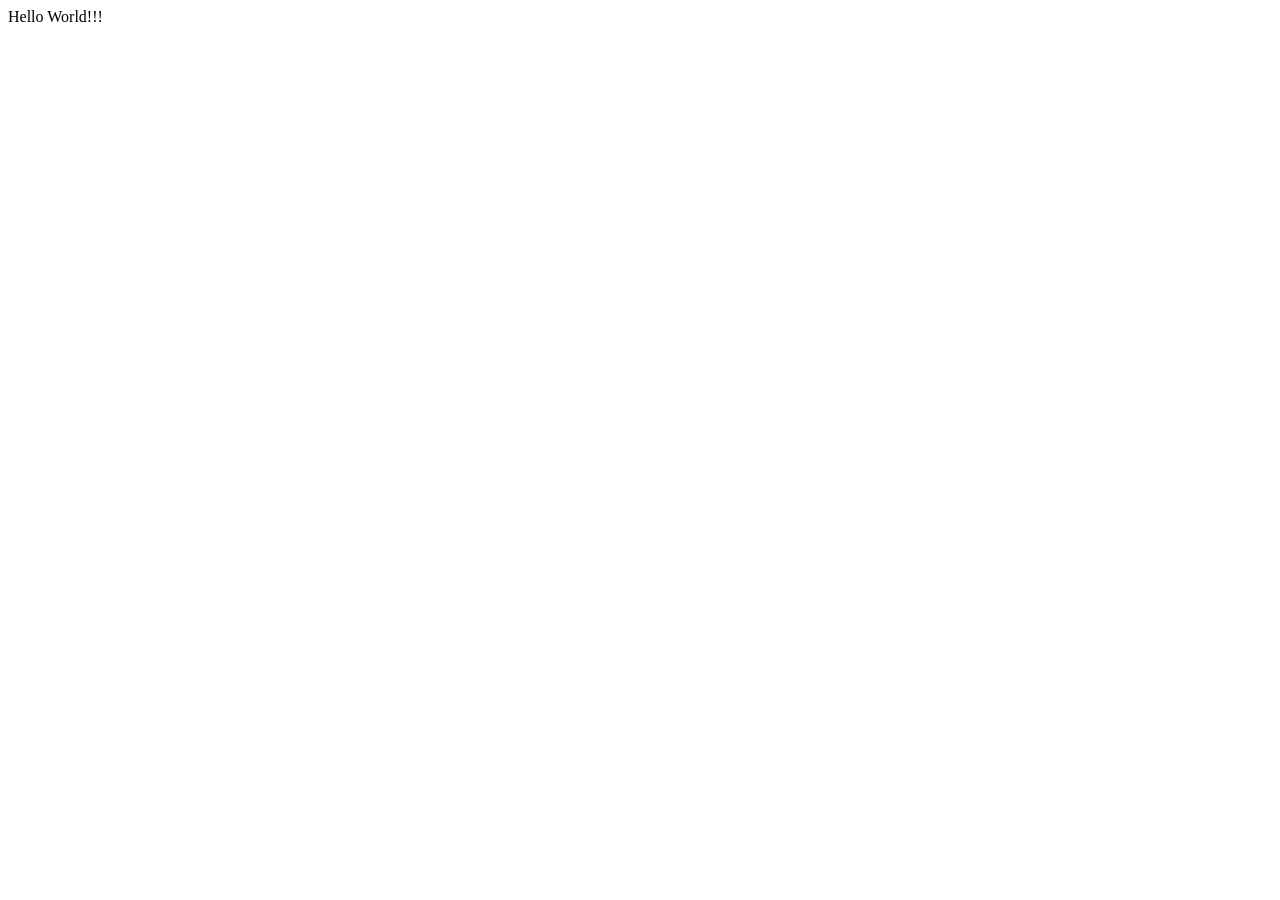
==== commit 8bca1092: "index.html" ====
--- a/index.html
+++ b/index.html
@@ -7,99 +7,6 @@
     <link rel="stylesheet" href="style.css">
 </head>
 <body>
-
-    <header>
-        <nav style="display: flex; justify-content: space-between; align-items: center; max-width: 1200px; margin: 0 auto; padding: 0 2rem;">
-            
-            <div class="logo">
-                <a href="index.html" style="display: flex; align-items: center; text-decoration: none;">
-                    <img src="logos-and-images/logo5.png" alt="Bapir Holdings Logo" style="height: 50px; width: auto; margin-right: 15px;">
-                    <span style="color: #00ff88; font-size: 1.5rem; font-weight: bold; white-space: nowrap;">Bapir Holdings</span>
-                </a>
-            </div>
-
-            <ul class="nav-links" style="display: flex; align-items: center; list-style: none; gap: 20px;">
-                <li><a href="index.html" style="text-decoration: none; color: #00ff88; font-weight: bold; transition: color 0.3s;">Home</a></li>
-                <li><a href="shop.html" style="text-decoration: none; color: #00ff88; font-weight: bold; transition: color 0.3s;">Shop</a></li>
-                <li><a href="about.html" style="text-decoration: none; color: #00ff88; font-weight: bold; transition: color 0.3s;">About</a></li>
-                
-                <li class="cart-container" style="position: relative; margin-left: 10px;">
-                    <a href="checkout.html" style="display: flex; align-items: center; text-decoration: none;">
-                        <svg width="28" height="28" viewBox="0 0 24 24" fill="none" stroke="#00ff88" stroke-width="2" stroke-linecap="round" stroke-linejoin="round">
-                            <circle cx="9" cy="21" r="1"></circle>
-                            <circle cx="20" cy="21" r="1"></circle>
-                            <path d="M1 1h4l2.68 13.39a2 2 0 0 0 2 1.61h9.72a2 2 0 0 0 2-1.61L23 6H6"></path>
-                        </svg>
-                        <span id="cart-count" class="cart-count" style="position: absolute; top: -8px; right: -12px; background: #ff4444; color: white; border-radius: 50%; padding: 2px 6px; font-size: 0.75rem; font-weight: bold; display: none; align-items: center; justify-content: center;">0</span>
-                    </a>
-                </li>
-            </ul>
-
-            <div class="burger" style="display: none; cursor: pointer;">
-                <div class="line1" style="width: 25px; height: 3px; background-color: #00ff88; margin: 5px; transition: all 0.3s ease;"></div>
-                <div class="line2" style="width: 25px; height: 3px; background-color: #00ff88; margin: 5px; transition: all 0.3s ease;"></div>
-                <div class="line3" style="width: 25px; height: 3px; background-color: #00ff88; margin: 5px; transition: all 0.3s ease;"></div>
-            </div>
-
-        </nav>
-    </header>
-
-    <section class="hero">
-        <img src="logos-and-images/logo1.jpeg" alt="Main Logo" class="hero-img">
-    </section>
-
-    <script src="script.js"></script>
+Hello World!!!
 </body>
 </html>
-
-<footer>
-        <div class="footer-content">
-            <div class="footer-left">
-                <p>&copy; 2026 Bapir Holdings LLC. All rights reserved.</p>
-                <p>Premium Cigars | Exceptional Quality</p>
-            </div>
-            <div class="footer-right">
-                <p><strong>Email:</strong> bapirholdings@icloud.com</p>
-                <p><strong>Phone:</strong> (617) 863-8077</p>
-            </div>
-        </div>
-        <div class="footer-center">
-            <a href="#" class="privacy-link" onclick="openPrivacyModal(); return true;">Privacy Policy</a>
-        </div>
-    </footer>
-
-    <div id="privacyModal" class="modal">
-        <div class="modal-content">
-            <span class="close-button" onclick="closePrivacyModal()">&times;</span>
-            <h2 style="color: #00ff88; margin-bottom: 1rem;">Privacy Policy</h2>
-             <p>Bapir Holdings LLC is firmly committed to the protection and respect of your privacy. Following, we will outline our policy regarding the collection and use of information obtained from our customers, visitors and guests. If you have any questions or concerns regarding our privacy policies, or if you would like to unsubscribe from receiving any communications from Bapir Holdings LLC, please contact us at bapirholdings@icloud.com.</p>
-            <p>Maintaining your privacy is a crucial priority at Bapir Holdings LLC. We do not sell, share or rent your information to other parties in any manner other than expressly disclosed in this statement. Please review our Privacy Policy for a clear understanding of the measures we employ to protect you and guard the information you provide to us.</p>
-            <h3>Information Collected</h3>
-            <p>We collect and store the information you enter on our website, as well as any information you provide to us in any other way. You may choose not to provide certain information, but as a result you may be prohibited from accessing specific attributes of online shopping.</p>
-            <h3>Why We Request Your Information</h3>
-            <p>Bapir Holdings LLC collects information about customers for the purpose of enhancing site navigation, expediting order placement and providing an overall exceptional online shopping experience. Complete satisfaction and superior customer service from your initial order placement to the product reaching your doorstep are fundamental priorities at Bapir Holdings LLC.</p>
-            <h3>How We Request Your Information</h3>
-            <p>We prompt you to supply your contact, billing and shipping information as you create an account during the order process. This information is required to complete a purchase and is used to contact you regarding your order. Correct billing, shipping and contact information, such as email and phone number, are necessary for Bapir Holdings LLC to process your order. Transfer of this information is secure and cannot be received or accessed by others.</p>
-            <h3>How We Use Information We Request</h3>
-            <p>Third parties are utilized to perform services in conjunction with Bapir Holdings LLC operations. Payment processing and authorization, fraud protection, age verification, order fulfillment and shipping, website evaluation, data analysis, as well as the distribution of marketing materials are all examples of third party services used by Bapir Holdings LLC. Personal information provided to third parties by Bapir Holdings LLC is authorized for use only in conjunction with the services third parties perform.</p>
-            <h3>California Privacy Act Disclosure</h3>
-            <p>The California Consumer Privacy Act of 2018 (CCPA) provides consumers who are California residents with explicit rights regarding their personal information.</p>
-            <p><strong>Bapir Holdings LLC does not sell your personal information.</strong></p>
-            <p>You have the right to request deletion of the personal information collected or maintained by Bapir Holdings LLC. Deletion of personal information may affect our ability to manage your account. You have the right to request that Bapir Holdings LLC disclose what personal information we collect, use, and disclose.</p>
-            <h3>Cookies</h3>
-            <p>Our website is committed to a privacy-first experience and does not use cookies of any kind. We do not use tracking, advertising, or preference-based cookies to monitor your behavior or store data on your device. This site is designed to function fully without these technologies, ensuring that your browsing session remains private and that no tracking data is shared with third parties. If this approach ever changes, we will update this statement immediately to ensure total transparency.</p>
-            <h3>Security</h3>
-            <p>The protection of your privacy and personal information is a major priority at Bapir Holdings LLC. We utilize industry-standard systems and procedures to safeguard against unauthorized access to information collected online and to ensure that it is used appropriately.</p>
-            <p>We use Secure Sockets Layer (SSL) software, which encrypts information you provide during transmission. All of your information, including credit card numbers, is encrypted so that it cannot be read during its exchange over the internet. In addition, we recommend protecting unauthorized access to your password and to your computer.</p>
-            <h3>Changes to Our Privacy Policy</h3>
-            <p>You will be notified via email in the event that our Privacy Policy is modified in a manner that will affect your personally identifiable information.</p>
-            <h3>Contact Us</h3>
-            <p>If you have any questions about this Privacy Policy, please contact us at:</p>
-            <p><strong>Email:</strong> bapirholdings@icloud.com<br>
-            <strong>Phone:</strong> (617) 863-8077</p>
-        </div>
-    </div>
-
-    <script src="script.js"></script>
-</body>
-</html>
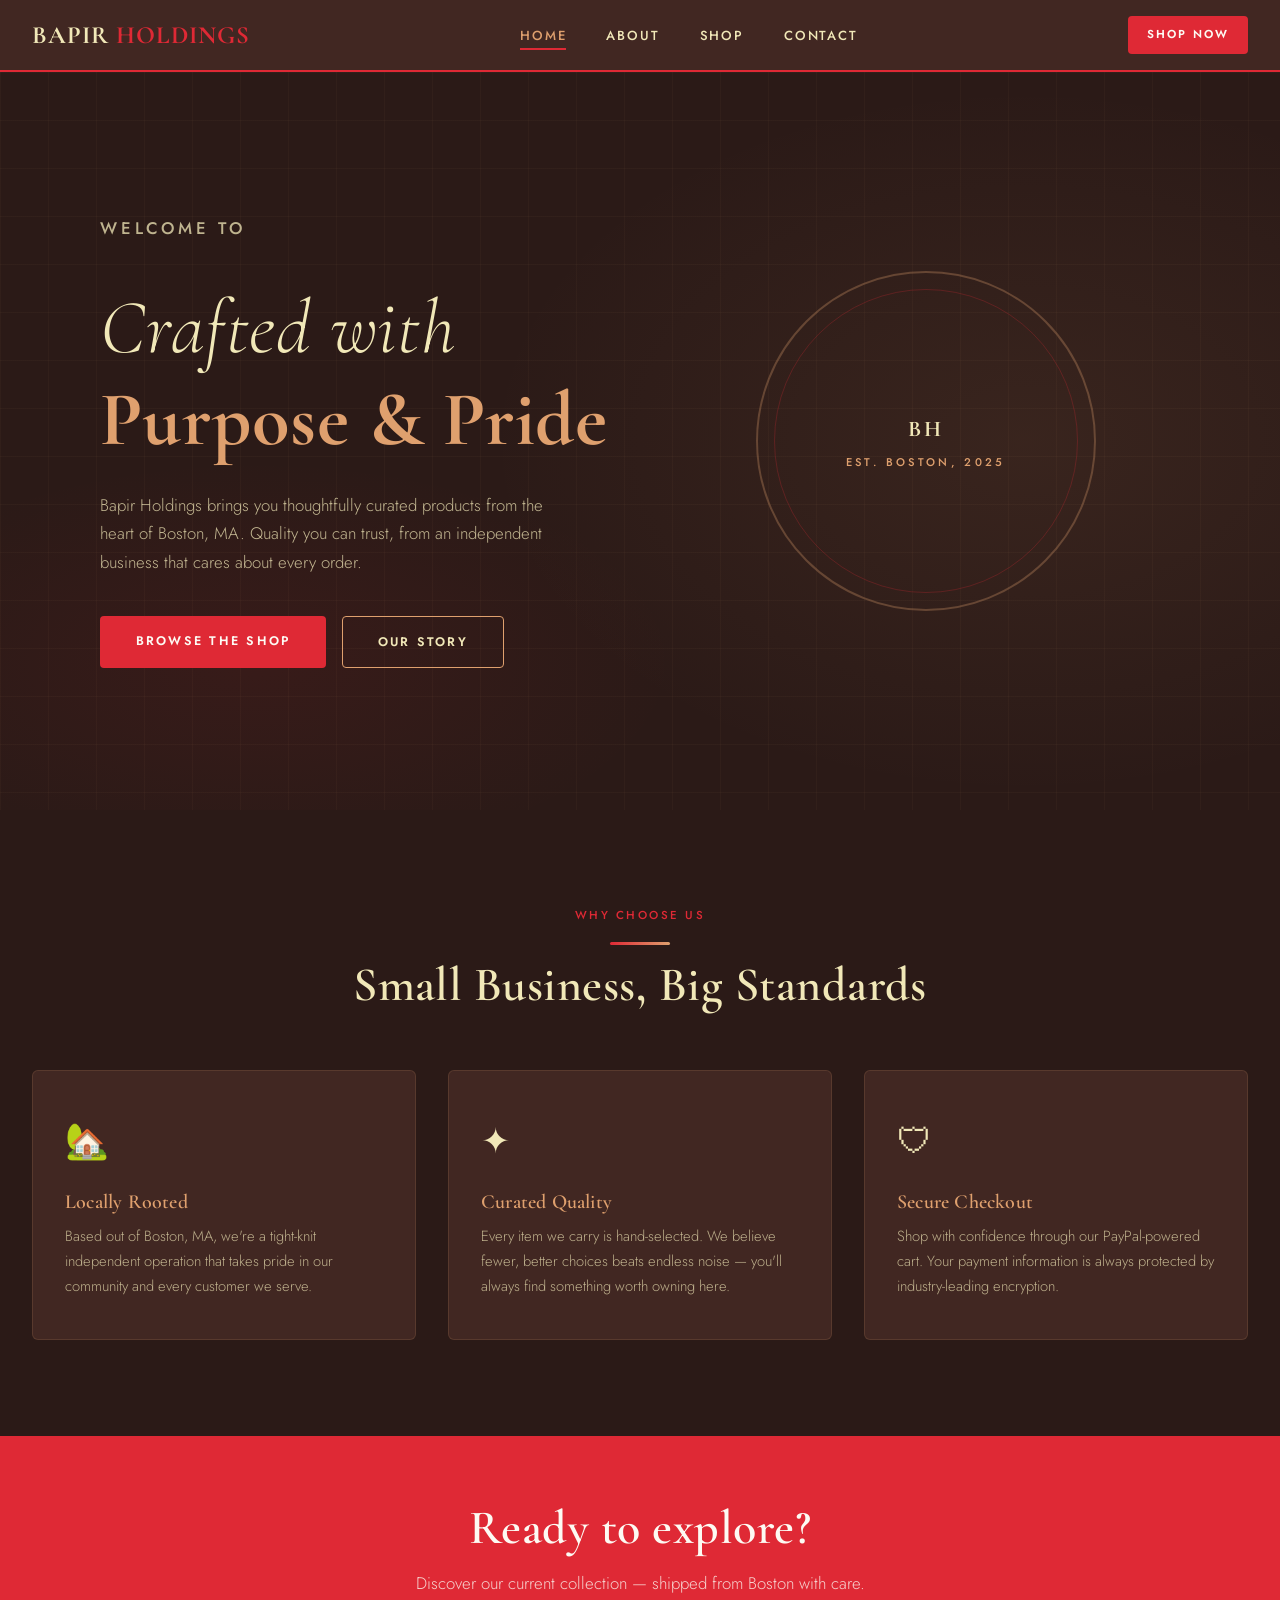
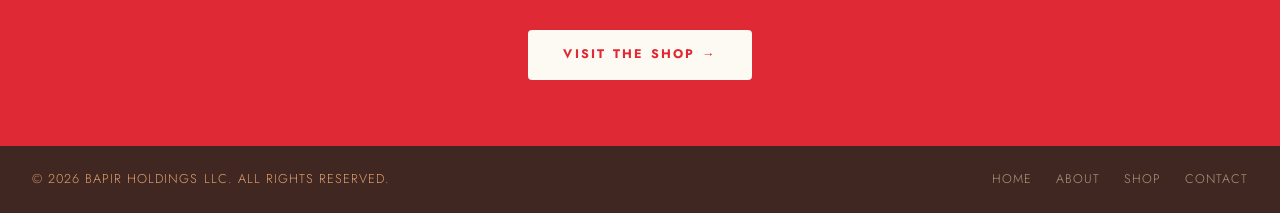
==== commit 1708095e: "Add files via upload" ====
--- a/index.html
+++ b/index.html
@@ -1,12 +1,141 @@
-<!DOCTYPE html>
-<html lang="en">
-<head>
-    <meta charset="UTF-8">
-    <meta name="viewport" content="width=device-width, initial-scale=1.0">
-    <title>Bapir Holdings</title>
-    <link rel="stylesheet" href="style.css">
-</head>
-<body>
-Hello World!!!
-</body>
-</html>
+<!DOCTYPE html>
+<html lang="en">
+<head>
+  <meta charset="UTF-8" />
+  <meta name="viewport" content="width=device-width, initial-scale=1.0" />
+  <meta name="description" content="Bapir Holdings LLC — A small independent business based out of Boston, MA." />
+  <title>Bapir Holdings — Home</title>
+  <link rel="stylesheet" href="styles.css" />
+  <!-- Form status styles specific to pages that need them -->
+  <style>
+    .form-status {
+      display: none;
+    }
+  </style>
+</head>
+<body>
+
+  <!-- ══════════ HEADER ══════════ -->
+  <header class="site-header">
+    <div class="nav-inner">
+      <a href="index.html" class="nav-logo">Bapir <span>Holdings</span></a>
+
+      <nav aria-label="Primary navigation">
+        <ul class="nav-links">
+          <li><a href="index.html">Home</a></li>
+          <li><a href="about.html">About</a></li>
+          <li><a href="shop.html">Shop</a></li>
+          <li><a href="contact.html">Contact</a></li>
+        </ul>
+      </nav>
+
+      <div class="nav-cart-area">
+        <a href="shop.html" class="btn btn-primary" style="padding:0.55rem 1.2rem;font-size:0.72rem;">Shop Now</a>
+      </div>
+
+      <button class="hamburger" id="hamburger" aria-label="Toggle menu" aria-expanded="false">
+        <span></span><span></span><span></span>
+      </button>
+    </div>
+  </header>
+
+  <!-- Mobile Nav -->
+  <nav class="mobile-nav" id="mobile-nav" aria-label="Mobile navigation">
+    <a href="index.html">Home</a>
+    <a href="about.html">About</a>
+    <a href="shop.html">Shop</a>
+    <a href="contact.html">Contact</a>
+  </nav>
+
+  <!-- ══════════ MAIN ══════════ -->
+  <main>
+
+    <!-- Hero -->
+    <section class="hero">
+      <div class="hero-bg"></div>
+      <div class="hero-grid-overlay"></div>
+      <div class="hero-content">
+        <div class="hero-text fade-in">
+          <p class="section-label">Welcome to</p>
+          <h1>
+            Crafted with
+            <strong>Purpose &amp; Pride</strong>
+          </h1>
+          <p>
+            Bapir Holdings brings you thoughtfully curated products from the heart
+            of Boston, MA. Quality you can trust, from an independent business
+            that cares about every order.
+          </p>
+          <div class="hero-actions">
+            <a href="shop.html" class="btn btn-primary">Browse the Shop</a>
+            <a href="about.html" class="btn btn-outline">Our Story</a>
+          </div>
+        </div>
+
+        <div class="hero-visual fade-in">
+          <div class="hero-emblem">
+            <div class="hero-emblem-inner">
+              BH
+              <span>Est. Boston, 2025</span>
+            </div>
+          </div>
+        </div>
+      </div>
+    </section>
+
+    <!-- Features / Values -->
+    <section class="features">
+      <div class="features-inner">
+        <div class="features-header fade-in">
+          <p class="section-label">Why Choose Us</p>
+          <div class="divider" style="margin:1rem auto 0;"></div>
+          <h2 style="color:var(--custard); margin-top:0.75rem;">Small Business, Big Standards</h2>
+        </div>
+
+        <div class="features-grid">
+          <div class="feature-card fade-in">
+            <div class="feature-icon">🏡</div>
+            <h3>Locally Rooted</h3>
+            <p>Based out of Boston, MA, we're a tight-knit independent operation that takes pride in our community and every customer we serve.</p>
+          </div>
+          <div class="feature-card fade-in">
+            <div class="feature-icon">✦</div>
+            <h3>Curated Quality</h3>
+            <p>Every item we carry is hand-selected. We believe fewer, better choices beats endless noise — you'll always find something worth owning here.</p>
+          </div>
+          <div class="feature-card fade-in">
+            <div class="feature-icon">🛡</div>
+            <h3>Secure Checkout</h3>
+            <p>Shop with confidence through our PayPal-powered cart. Your payment information is always protected by industry-leading encryption.</p>
+          </div>
+        </div>
+      </div>
+    </section>
+
+    <!-- CTA Strip -->
+    <section class="cta-strip">
+      <div class="container">
+        <h2 class="fade-in">Ready to explore?</h2>
+        <p class="fade-in">Discover our current collection — shipped from Boston with care.</p>
+        <a href="shop.html" class="btn-white fade-in">Visit the Shop →</a>
+      </div>
+    </section>
+
+  </main>
+
+  <!-- ══════════ FOOTER ══════════ -->
+  <footer class="site-footer">
+    <div class="footer-inner">
+      <p class="footer-copy">© 2026 Bapir Holdings LLC. All rights reserved.</p>
+      <nav class="footer-links" aria-label="Footer navigation">
+        <a href="index.html">Home</a>
+        <a href="about.html">About</a>
+        <a href="shop.html">Shop</a>
+        <a href="contact.html">Contact</a>
+      </nav>
+    </div>
+  </footer>
+
+  <script src="script.js"></script>
+</body>
+</html>
--- a/styles.css
+++ b/styles.css
@@ -0,0 +1,834 @@
+/* ============================================
+   BAPIR HOLDINGS — Global Stylesheet
+   Palette:
+     Scarlet Rush    #DF2935
+     Light Bronze    #DFA06E
+     Vanilla Custard #F1E8B8
+     Dark Coffee     #412722
+   ============================================ */
+
+@import url('https://fonts.googleapis.com/css2?family=Cormorant+Garamond:ital,wght@0,300;0,400;0,600;0,700;1,300;1,400&family=Jost:wght@300;400;500;600&display=swap');
+
+/* ── CSS Variables ── */
+:root {
+  --scarlet:   #DF2935;
+  --bronze:    #DFA06E;
+  --custard:   #F1E8B8;
+  --coffee:    #412722;
+  --coffee-dk: #2b1a17;
+  --coffee-lt: #5c3a30;
+  --white:     #fdfaf3;
+  --font-display: 'Cormorant Garamond', Georgia, serif;
+  --font-body:    'Jost', sans-serif;
+  --nav-h: 72px;
+  --transition: 0.3s ease;
+  --radius: 4px;
+  --shadow: 0 4px 24px rgba(65, 39, 34, 0.18);
+}
+
+/* ── Reset & Base ── */
+*, *::before, *::after { box-sizing: border-box; margin: 0; padding: 0; }
+
+html { scroll-behavior: smooth; font-size: 16px; }
+
+body {
+  background-color: var(--coffee-dk);
+  color: var(--custard);
+  font-family: var(--font-body);
+  font-weight: 300;
+  line-height: 1.7;
+  min-height: 100vh;
+  display: flex;
+  flex-direction: column;
+}
+
+main { flex: 1; }
+
+a { color: inherit; text-decoration: none; }
+img { display: block; max-width: 100%; }
+ul { list-style: none; }
+
+/* ── Typography ── */
+h1, h2, h3, h4 {
+  font-family: var(--font-display);
+  font-weight: 600;
+  line-height: 1.2;
+  letter-spacing: 0.01em;
+}
+h1 { font-size: clamp(2.4rem, 6vw, 5rem); }
+h2 { font-size: clamp(1.8rem, 4vw, 3rem); }
+h3 { font-size: clamp(1.3rem, 2.5vw, 1.8rem); }
+
+p { font-size: 1rem; }
+
+/* ── HEADER / NAV ── */
+.site-header {
+  position: sticky;
+  top: 0;
+  z-index: 1000;
+  height: var(--nav-h);
+  background: var(--coffee);
+  border-bottom: 2px solid var(--scarlet);
+  display: flex;
+  align-items: center;
+}
+
+.nav-inner {
+  width: 100%;
+  max-width: 1280px;
+  margin: 0 auto;
+  padding: 0 2rem;
+  display: flex;
+  align-items: center;
+  justify-content: space-between;
+  gap: 1rem;
+}
+
+.nav-logo {
+  font-family: var(--font-display);
+  font-size: 1.55rem;
+  font-weight: 700;
+  letter-spacing: 0.04em;
+  color: var(--custard);
+  white-space: nowrap;
+  text-transform: uppercase;
+}
+
+.nav-logo span {
+  color: var(--scarlet);
+}
+
+.nav-links {
+  display: flex;
+  align-items: center;
+  gap: 2.5rem;
+}
+
+.nav-links a {
+  font-family: var(--font-body);
+  font-weight: 500;
+  font-size: 0.82rem;
+  letter-spacing: 0.14em;
+  text-transform: uppercase;
+  color: var(--custard);
+  padding-bottom: 3px;
+  border-bottom: 2px solid transparent;
+  transition: color var(--transition), border-color var(--transition);
+}
+
+.nav-links a:hover,
+.nav-links a.active {
+  color: var(--bronze);
+  border-bottom-color: var(--scarlet);
+}
+
+.nav-cart-area {
+  display: flex;
+  align-items: center;
+  gap: 1rem;
+}
+
+/* PayPal cart button wrapper in nav */
+.nav-cart-area paypal-cart-button,
+.nav-cart-area .paypal-cart-stub {
+  display: inline-flex;
+  align-items: center;
+}
+
+/* Hamburger */
+.hamburger {
+  display: none;
+  background: none;
+  border: none;
+  cursor: pointer;
+  padding: 0.25rem;
+  flex-direction: column;
+  gap: 5px;
+}
+
+.hamburger span {
+  display: block;
+  width: 26px;
+  height: 2px;
+  background: var(--custard);
+  border-radius: 2px;
+  transition: transform var(--transition), opacity var(--transition);
+}
+
+.hamburger.open span:nth-child(1) { transform: translateY(7px) rotate(45deg); }
+.hamburger.open span:nth-child(2) { opacity: 0; }
+.hamburger.open span:nth-child(3) { transform: translateY(-7px) rotate(-45deg); }
+
+/* Mobile nav overlay */
+.mobile-nav {
+  display: none;
+  position: fixed;
+  top: var(--nav-h);
+  left: 0; right: 0; bottom: 0;
+  background: rgba(43, 26, 23, 0.98);
+  z-index: 999;
+  flex-direction: column;
+  align-items: center;
+  justify-content: center;
+  gap: 2.5rem;
+  opacity: 0;
+  pointer-events: none;
+  transition: opacity 0.3s ease;
+}
+
+.mobile-nav.open {
+  display: flex;
+  opacity: 1;
+  pointer-events: all;
+}
+
+.mobile-nav a {
+  font-family: var(--font-display);
+  font-size: 2.2rem;
+  font-weight: 600;
+  color: var(--custard);
+  letter-spacing: 0.04em;
+  transition: color var(--transition);
+}
+
+.mobile-nav a:hover { color: var(--bronze); }
+
+/* ── FOOTER ── */
+.site-footer {
+  background: var(--coffee);
+  border-top: 2px solid var(--scarlet);
+  padding: 1.4rem 2rem;
+}
+
+.footer-inner {
+  max-width: 1280px;
+  margin: 0 auto;
+  display: flex;
+  align-items: center;
+  justify-content: space-between;
+  flex-wrap: wrap;
+  gap: 0.75rem;
+}
+
+.footer-copy {
+  font-size: 0.8rem;
+  letter-spacing: 0.08em;
+  color: var(--bronze);
+  text-transform: uppercase;
+}
+
+.footer-links {
+  display: flex;
+  gap: 1.5rem;
+}
+
+.footer-links a {
+  font-size: 0.78rem;
+  letter-spacing: 0.08em;
+  text-transform: uppercase;
+  color: var(--custard);
+  opacity: 0.6;
+  transition: opacity var(--transition);
+}
+
+.footer-links a:hover { opacity: 1; color: var(--bronze); }
+
+/* ── UTILITY ── */
+.container {
+  max-width: 1280px;
+  margin: 0 auto;
+  padding: 0 2rem;
+}
+
+.section-label {
+  font-size: 0.72rem;
+  letter-spacing: 0.22em;
+  text-transform: uppercase;
+  color: var(--scarlet);
+  font-family: var(--font-body);
+  font-weight: 500;
+}
+
+.divider {
+  width: 60px;
+  height: 3px;
+  background: linear-gradient(90deg, var(--scarlet), var(--bronze));
+  margin: 1rem 0 1.5rem;
+  border-radius: 2px;
+}
+
+.btn {
+  display: inline-block;
+  font-family: var(--font-body);
+  font-size: 0.78rem;
+  font-weight: 600;
+  letter-spacing: 0.18em;
+  text-transform: uppercase;
+  padding: 0.9rem 2.2rem;
+  border-radius: var(--radius);
+  cursor: pointer;
+  transition: all var(--transition);
+  border: none;
+}
+
+.btn-primary {
+  background: var(--scarlet);
+  color: var(--white);
+}
+.btn-primary:hover {
+  background: #c42330;
+  transform: translateY(-2px);
+  box-shadow: 0 6px 20px rgba(223, 41, 53, 0.35);
+}
+
+.btn-outline {
+  background: transparent;
+  color: var(--custard);
+  border: 1.5px solid var(--bronze);
+}
+.btn-outline:hover {
+  background: var(--bronze);
+  color: var(--coffee);
+  transform: translateY(-2px);
+}
+
+/* ── HERO (index.html) ── */
+.hero {
+  position: relative;
+  min-height: calc(90vh - var(--nav-h));
+  display: flex;
+  align-items: center;
+  overflow: hidden;
+  background: var(--coffee-dk);
+}
+
+.hero-bg {
+  position: absolute;
+  inset: 0;
+  background:
+    radial-gradient(ellipse 70% 80% at 80% 50%, rgba(223,160,110,0.08) 0%, transparent 60%),
+    radial-gradient(ellipse 60% 50% at 20% 80%, rgba(223,41,53,0.07) 0%, transparent 55%);
+}
+
+.hero-grid-overlay {
+  position: absolute;
+  inset: 0;
+  background-image:
+    linear-gradient(rgba(223,160,110,0.04) 1px, transparent 1px),
+    linear-gradient(90deg, rgba(223,160,110,0.04) 1px, transparent 1px);
+  background-size: 48px 48px;
+}
+
+.hero-content {
+  position: relative;
+  z-index: 2;
+  max-width: 1280px;
+  margin: 0 auto;
+  padding: 5rem 2rem;
+  display: grid;
+  grid-template-columns: 1fr 1fr;
+  align-items: center;
+  gap: 4rem;
+}
+
+.hero-text { }
+
+.hero-text h1 {
+  color: var(--custard);
+  margin: 1rem 0 1.5rem;
+  font-weight: 300;
+  font-style: italic;
+}
+
+.hero-text h1 strong {
+  font-weight: 700;
+  font-style: normal;
+  color: var(--bronze);
+  display: block;
+}
+
+.hero-text p {
+  color: rgba(241,232,184,0.75);
+  font-size: 1.05rem;
+  max-width: 460px;
+  margin-bottom: 2.5rem;
+}
+
+.hero-actions {
+  display: flex;
+  gap: 1rem;
+  flex-wrap: wrap;
+}
+
+.hero-visual {
+  display: flex;
+  justify-content: center;
+  align-items: center;
+}
+
+.hero-emblem {
+  width: 340px;
+  height: 340px;
+  border-radius: 50%;
+  border: 2px solid rgba(223,160,110,0.3);
+  display: flex;
+  align-items: center;
+  justify-content: center;
+  position: relative;
+  animation: slowSpin 30s linear infinite;
+}
+
+.hero-emblem::before {
+  content: '';
+  position: absolute;
+  inset: 16px;
+  border-radius: 50%;
+  border: 1px solid rgba(223,41,53,0.25);
+}
+
+.hero-emblem-inner {
+  font-family: var(--font-display);
+  font-size: 1.4rem;
+  font-weight: 700;
+  color: var(--custard);
+  text-align: center;
+  letter-spacing: 0.12em;
+  animation: slowSpin 30s linear infinite reverse;
+}
+
+.hero-emblem-inner span {
+  display: block;
+  font-size: 0.7rem;
+  letter-spacing: 0.3em;
+  color: var(--bronze);
+  font-family: var(--font-body);
+  font-weight: 500;
+  text-transform: uppercase;
+  margin-top: 0.25rem;
+}
+
+@keyframes slowSpin {
+  from { transform: rotate(0deg); }
+  to   { transform: rotate(360deg); }
+}
+
+/* ── FEATURES (index.html) ── */
+.features {
+  padding: 6rem 2rem;
+}
+
+.features-inner {
+  max-width: 1280px;
+  margin: 0 auto;
+}
+
+.features-header {
+  text-align: center;
+  margin-bottom: 3.5rem;
+}
+
+.features-grid {
+  display: grid;
+  grid-template-columns: repeat(3, 1fr);
+  gap: 2rem;
+}
+
+.feature-card {
+  background: var(--coffee);
+  border: 1px solid rgba(223,160,110,0.15);
+  border-radius: 6px;
+  padding: 2.5rem 2rem;
+  transition: transform var(--transition), border-color var(--transition);
+  position: relative;
+  overflow: hidden;
+}
+
+.feature-card::after {
+  content: '';
+  position: absolute;
+  bottom: 0; left: 0; right: 0;
+  height: 3px;
+  background: linear-gradient(90deg, var(--scarlet), var(--bronze));
+  transform: scaleX(0);
+  transform-origin: left;
+  transition: transform var(--transition);
+}
+
+.feature-card:hover { transform: translateY(-4px); border-color: rgba(223,160,110,0.4); }
+.feature-card:hover::after { transform: scaleX(1); }
+
+.feature-icon {
+  font-size: 2.2rem;
+  margin-bottom: 1.2rem;
+}
+
+.feature-card h3 {
+  font-size: 1.25rem;
+  color: var(--bronze);
+  margin-bottom: 0.6rem;
+}
+
+.feature-card p {
+  font-size: 0.92rem;
+  color: rgba(241,232,184,0.7);
+}
+
+/* ── CTA STRIP (index.html) ── */
+.cta-strip {
+  background: var(--scarlet);
+  padding: 4rem 2rem;
+  text-align: center;
+}
+
+.cta-strip h2 {
+  color: var(--white);
+  margin-bottom: 0.75rem;
+}
+
+.cta-strip p {
+  color: rgba(253,250,243,0.8);
+  margin-bottom: 2rem;
+  font-size: 1.05rem;
+}
+
+.btn-white {
+  background: var(--white);
+  color: var(--scarlet);
+  font-size: 0.78rem;
+  font-weight: 700;
+  letter-spacing: 0.18em;
+  text-transform: uppercase;
+  padding: 0.9rem 2.2rem;
+  border-radius: var(--radius);
+  border: none;
+  cursor: pointer;
+  transition: all var(--transition);
+  display: inline-block;
+}
+
+.btn-white:hover {
+  background: var(--custard);
+  transform: translateY(-2px);
+  box-shadow: 0 6px 20px rgba(0,0,0,0.2);
+}
+
+/* ── ABOUT PAGE ── */
+.page-hero {
+  padding: 6rem 2rem 4rem;
+  background: linear-gradient(135deg, var(--coffee-dk) 0%, var(--coffee) 100%);
+  border-bottom: 1px solid rgba(223,160,110,0.15);
+}
+
+.page-hero-inner {
+  max-width: 860px;
+  margin: 0 auto;
+}
+
+.about-content {
+  max-width: 860px;
+  margin: 0 auto;
+  padding: 5rem 2rem;
+}
+
+.about-content p {
+  font-size: 1.08rem;
+  color: rgba(241,232,184,0.85);
+  line-height: 1.9;
+  margin-bottom: 1.5rem;
+}
+
+.about-highlight {
+  background: var(--coffee);
+  border-left: 4px solid var(--scarlet);
+  padding: 1.8rem 2rem;
+  border-radius: 0 6px 6px 0;
+  margin: 3rem 0;
+  font-family: var(--font-display);
+  font-size: 1.35rem;
+  font-style: italic;
+  color: var(--bronze);
+  line-height: 1.6;
+}
+
+.about-stats {
+  display: grid;
+  grid-template-columns: repeat(3, 1fr);
+  gap: 1.5rem;
+  margin: 3rem 0;
+}
+
+.stat-block {
+  text-align: center;
+  padding: 2rem 1rem;
+  background: var(--coffee);
+  border-radius: 6px;
+  border: 1px solid rgba(223,160,110,0.15);
+}
+
+.stat-num {
+  font-family: var(--font-display);
+  font-size: 2.8rem;
+  font-weight: 700;
+  color: var(--scarlet);
+  line-height: 1;
+  margin-bottom: 0.5rem;
+}
+
+.stat-label {
+  font-size: 0.75rem;
+  letter-spacing: 0.18em;
+  text-transform: uppercase;
+  color: var(--bronze);
+}
+
+/* ── SHOP PAGE ── */
+.shop-header {
+  padding: 5rem 2rem 3rem;
+  text-align: center;
+}
+
+.shop-grid {
+  display: grid;
+  grid-template-columns: repeat(3, 1fr);
+  gap: 2rem;
+  max-width: 1280px;
+  margin: 0 auto;
+  padding: 0 2rem 6rem;
+}
+
+.product-card {
+  background: var(--coffee);
+  border: 1px solid rgba(223,160,110,0.15);
+  border-radius: 8px;
+  overflow: hidden;
+  display: flex;
+  flex-direction: column;
+  transition: transform var(--transition), box-shadow var(--transition);
+}
+
+.product-card:hover {
+  transform: translateY(-6px);
+  box-shadow: 0 16px 40px rgba(0,0,0,0.3);
+}
+
+.product-image {
+  height: 220px;
+  background: linear-gradient(135deg, var(--coffee-lt) 0%, var(--coffee-dk) 100%);
+  display: flex;
+  align-items: center;
+  justify-content: center;
+  position: relative;
+  overflow: hidden;
+}
+
+.product-image-icon {
+  font-size: 4rem;
+  opacity: 0.5;
+}
+
+.product-badge {
+  position: absolute;
+  top: 1rem; right: 1rem;
+  background: var(--scarlet);
+  color: white;
+  font-size: 0.68rem;
+  font-weight: 600;
+  letter-spacing: 0.12em;
+  text-transform: uppercase;
+  padding: 0.3rem 0.7rem;
+  border-radius: 3px;
+}
+
+.product-body {
+  padding: 1.75rem;
+  display: flex;
+  flex-direction: column;
+  flex: 1;
+}
+
+.product-body h3 {
+  font-size: 1.3rem;
+  color: var(--custard);
+  margin-bottom: 0.5rem;
+}
+
+.product-desc {
+  font-size: 0.88rem;
+  color: rgba(241,232,184,0.65);
+  margin-bottom: 1.5rem;
+  flex: 1;
+}
+
+.product-footer {
+  display: flex;
+  align-items: center;
+  justify-content: space-between;
+  flex-wrap: wrap;
+  gap: 0.75rem;
+  margin-top: auto;
+}
+
+/* PayPal button overrides */
+.product-footer paypal-add-to-cart-button,
+.paypal-btn-wrap paypal-add-to-cart-button {
+  flex: 1;
+}
+
+/* Cart bar at top of shop */
+.cart-bar {
+  background: var(--coffee);
+  border-bottom: 1px solid rgba(223,160,110,0.15);
+  padding: 0.75rem 2rem;
+  display: flex;
+  justify-content: flex-end;
+  align-items: center;
+}
+
+.cart-bar-inner {
+  max-width: 1280px;
+  width: 100%;
+  margin: 0 auto;
+  display: flex;
+  justify-content: flex-end;
+  align-items: center;
+  gap: 1rem;
+  font-size: 0.82rem;
+  letter-spacing: 0.1em;
+  text-transform: uppercase;
+  color: var(--bronze);
+}
+
+/* ── CONTACT PAGE ── */
+.contact-wrapper {
+  max-width: 680px;
+  margin: 0 auto;
+  padding: 5rem 2rem;
+}
+
+.contact-intro {
+  margin-bottom: 3rem;
+}
+
+.contact-intro p {
+  color: rgba(241,232,184,0.75);
+  font-size: 1.02rem;
+  margin-top: 0.75rem;
+}
+
+.contact-form {
+  display: flex;
+  flex-direction: column;
+  gap: 1.5rem;
+}
+
+.form-row {
+  display: grid;
+  grid-template-columns: 1fr 1fr;
+  gap: 1.5rem;
+}
+
+.form-group {
+  display: flex;
+  flex-direction: column;
+  gap: 0.5rem;
+}
+
+.form-group label {
+  font-size: 0.75rem;
+  letter-spacing: 0.16em;
+  text-transform: uppercase;
+  color: var(--bronze);
+  font-weight: 500;
+}
+
+.form-group input,
+.form-group textarea,
+.form-group select {
+  background: var(--coffee);
+  border: 1.5px solid rgba(223,160,110,0.25);
+  border-radius: var(--radius);
+  color: var(--custard);
+  font-family: var(--font-body);
+  font-size: 0.95rem;
+  padding: 0.85rem 1rem;
+  outline: none;
+  transition: border-color var(--transition);
+  width: 100%;
+}
+
+.form-group input:focus,
+.form-group textarea:focus,
+.form-group select:focus {
+  border-color: var(--bronze);
+}
+
+.form-group input::placeholder,
+.form-group textarea::placeholder {
+  color: rgba(241,232,184,0.3);
+}
+
+.form-group textarea {
+  resize: vertical;
+  min-height: 140px;
+}
+
+/* Formspree submit button */
+.form-submit { text-align: right; }
+
+/* ── PAGE TRANSITIONS ── */
+.fade-in {
+  opacity: 0;
+  transform: translateY(20px);
+  transition: opacity 0.6s ease, transform 0.6s ease;
+}
+
+.fade-in.visible {
+  opacity: 1;
+  transform: translateY(0);
+}
+
+/* ── RESPONSIVE ── */
+@media (max-width: 768px) {
+  .nav-links { display: none; }
+
+  .hamburger {
+    display: flex;
+    flex-direction: column;
+  }
+
+  .hero-content {
+    grid-template-columns: 1fr;
+    text-align: center;
+    gap: 3rem;
+    padding: 3rem 1.5rem;
+  }
+
+  .hero-text p { max-width: 100%; }
+  .hero-actions { justify-content: center; }
+  .hero-visual { display: none; }
+
+  .features-grid { grid-template-columns: 1fr; }
+  .shop-grid { grid-template-columns: 1fr; }
+  .about-stats { grid-template-columns: 1fr; }
+  .form-row { grid-template-columns: 1fr; }
+
+  .footer-inner { flex-direction: column; text-align: center; }
+  .footer-links { justify-content: center; }
+
+  h1 { font-size: 2.4rem; }
+  h2 { font-size: 1.8rem; }
+}
+
+@media (max-width: 480px) {
+  .nav-inner { padding: 0 1rem; }
+  .container { padding: 0 1rem; }
+  .hero-content { padding: 2.5rem 1rem; }
+  .shop-grid { padding: 0 1rem 4rem; }
+  .about-content { padding: 3rem 1rem; }
+  .contact-wrapper { padding: 3rem 1rem; }
+}
+
+@media (min-width: 769px) and (max-width: 1024px) {
+  .shop-grid { grid-template-columns: repeat(2, 1fr); }
+  .features-grid { grid-template-columns: repeat(2, 1fr); }
+}
